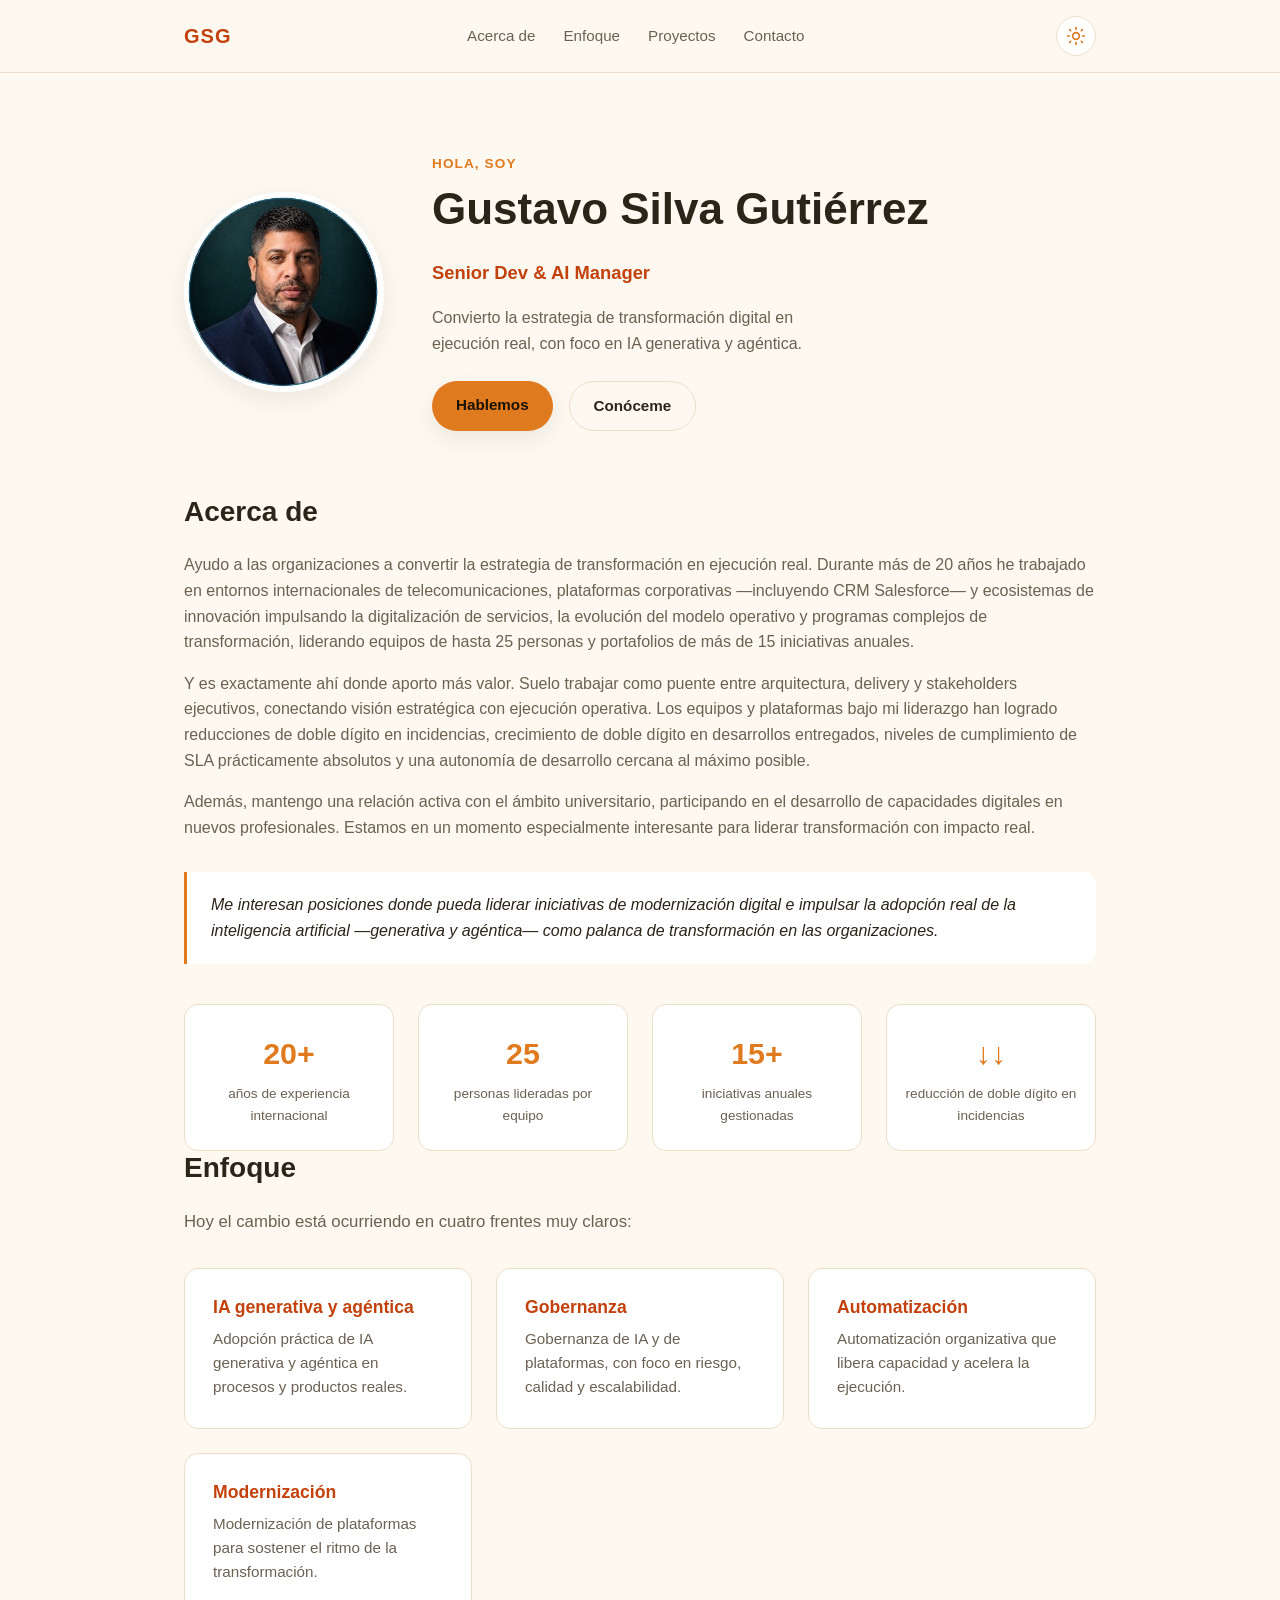
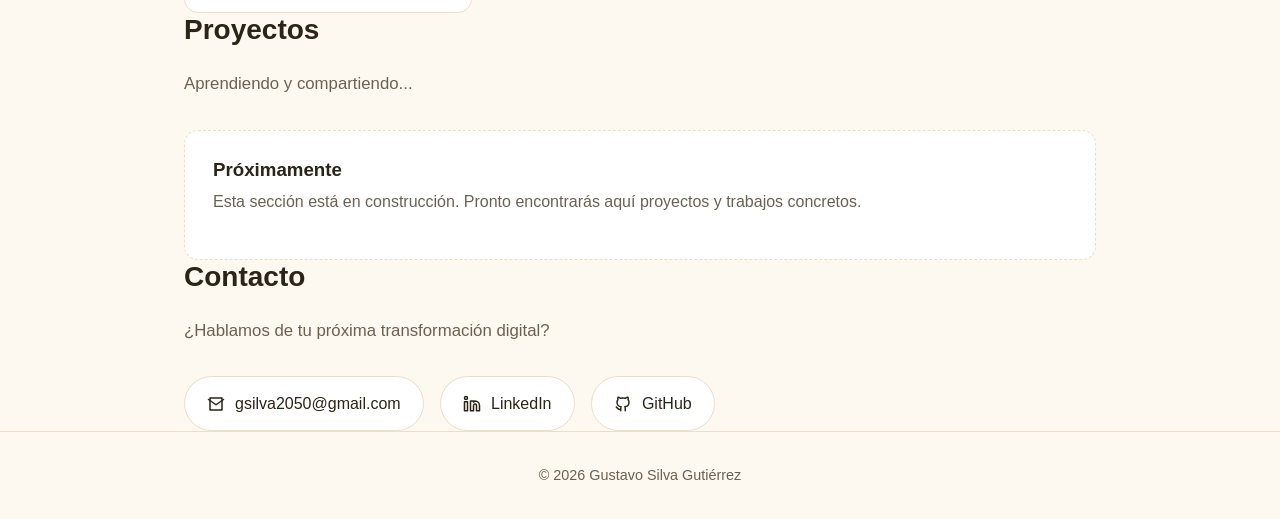
==== index.html @ 3dc24dbd "Add personal portfolio site with dark/sunny mode toggle" ====
<!DOCTYPE html>
<html lang="es">
<head>
<meta charset="UTF-8">
<meta name="viewport" content="width=device-width, initial-scale=1.0">
<title>Gustavo Silva Gutiérrez — Senior Dev & AI Manager</title>
<meta name="description" content="Portfolio de Gustavo Silva Gutiérrez, Senior Dev & AI Manager. Transformación digital, IA generativa y agéntica, gobernanza y modernización de plataformas.">
<link rel="stylesheet" href="css/styles.css">
</head>
<body>

<header class="site-header">
  <nav class="nav container">
    <a href="#home" class="logo">GSG</a>
    <ul class="nav-links">
      <li><a href="#about">Acerca de</a></li>
      <li><a href="#focus">Enfoque</a></li>
      <li><a href="#projects">Proyectos</a></li>
      <li><a href="#contact">Contacto</a></li>
    </ul>
    <button id="theme-toggle" class="theme-toggle" type="button" aria-label="Cambiar tema" aria-pressed="false">
      <svg class="icon icon-sun" viewBox="0 0 24 24" fill="none" stroke="currentColor" stroke-width="2" stroke-linecap="round">
        <circle cx="12" cy="12" r="4"></circle>
        <line x1="12" y1="2" x2="12" y2="4"></line>
        <line x1="12" y1="20" x2="12" y2="22"></line>
        <line x1="4.22" y1="4.22" x2="5.64" y2="5.64"></line>
        <line x1="18.36" y1="18.36" x2="19.78" y2="19.78"></line>
        <line x1="2" y1="12" x2="4" y2="12"></line>
        <line x1="20" y1="12" x2="22" y2="12"></line>
        <line x1="4.22" y1="19.78" x2="5.64" y2="18.36"></line>
        <line x1="18.36" y1="5.64" x2="19.78" y2="4.22"></line>
      </svg>
      <svg class="icon icon-moon" viewBox="0 0 24 24" fill="none" stroke="currentColor" stroke-width="2" stroke-linecap="round" stroke-linejoin="round">
        <path d="M21 12.79A9 9 0 1 1 11.21 3 7 7 0 0 0 21 12.79z"></path>
      </svg>
    </button>
    <button id="nav-toggle" class="nav-toggle" type="button" aria-label="Abrir menú" aria-expanded="false">
      <span></span><span></span><span></span>
    </button>
  </nav>
</header>

<main>

  <section id="home" class="hero container">
    <div class="hero-photo">
      <img src="assets/gustavo.jpg" alt="Foto de Gustavo Silva Gutiérrez" width="220" height="220">
    </div>
    <div class="hero-text">
      <p class="eyebrow">Hola, soy</p>
      <h1>Gustavo Silva Gutiérrez</h1>
      <p class="role">Senior Dev &amp; AI Manager</p>
      <p class="hero-lead">Convierto la estrategia de transformación digital en ejecución real, con foco en IA generativa y agéntica.</p>
      <div class="hero-cta">
        <a href="#contact" class="btn btn-primary">Hablemos</a>
        <a href="#about" class="btn btn-ghost">Conóceme</a>
      </div>
    </div>
  </section>

  <section id="about" class="about container">
    <h2>Acerca de</h2>
    <div class="about-content">
      <p>Ayudo a las organizaciones a convertir la estrategia de transformación en ejecución real. Durante más de 20 años he trabajado en entornos internacionales de telecomunicaciones, plataformas corporativas —incluyendo CRM Salesforce— y ecosistemas de innovación impulsando la digitalización de servicios, la evolución del modelo operativo y programas complejos de transformación, liderando equipos de hasta 25 personas y portafolios de más de 15 iniciativas anuales.</p>

      <p>Y es exactamente ahí donde aporto más valor. Suelo trabajar como puente entre arquitectura, delivery y stakeholders ejecutivos, conectando visión estratégica con ejecución operativa. Los equipos y plataformas bajo mi liderazgo han logrado reducciones de doble dígito en incidencias, crecimiento de doble dígito en desarrollos entregados, niveles de cumplimiento de SLA prácticamente absolutos y una autonomía de desarrollo cercana al máximo posible.</p>

      <p>Además, mantengo una relación activa con el ámbito universitario, participando en el desarrollo de capacidades digitales en nuevos profesionales. Estamos en un momento especialmente interesante para liderar transformación con impacto real.</p>

      <blockquote class="highlight">
        Me interesan posiciones donde pueda liderar iniciativas de modernización digital e impulsar la adopción real de la inteligencia artificial —generativa y agéntica— como palanca de transformación en las organizaciones.
      </blockquote>
    </div>

    <div class="stats">
      <div class="stat"><span class="stat-number">20+</span><span class="stat-label">años de experiencia internacional</span></div>
      <div class="stat"><span class="stat-number">25</span><span class="stat-label">personas lideradas por equipo</span></div>
      <div class="stat"><span class="stat-number">15+</span><span class="stat-label">iniciativas anuales gestionadas</span></div>
      <div class="stat"><span class="stat-number">↓↓</span><span class="stat-label">reducción de doble dígito en incidencias</span></div>
    </div>
  </section>

  <section id="focus" class="focus container">
    <h2>Enfoque</h2>
    <p class="section-lead">Hoy el cambio está ocurriendo en cuatro frentes muy claros:</p>
    <div class="focus-grid">
      <div class="focus-card">
        <h3>IA generativa y agéntica</h3>
        <p>Adopción práctica de IA generativa y agéntica en procesos y productos reales.</p>
      </div>
      <div class="focus-card">
        <h3>Gobernanza</h3>
        <p>Gobernanza de IA y de plataformas, con foco en riesgo, calidad y escalabilidad.</p>
      </div>
      <div class="focus-card">
        <h3>Automatización</h3>
        <p>Automatización organizativa que libera capacidad y acelera la ejecución.</p>
      </div>
      <div class="focus-card">
        <h3>Modernización</h3>
        <p>Modernización de plataformas para sostener el ritmo de la transformación.</p>
      </div>
    </div>
  </section>

  <section id="projects" class="projects container">
    <h2>Proyectos</h2>
    <p class="section-lead">Aprendiendo y compartiendo...</p>
    <div class="projects-grid">
      <div class="project-card placeholder">
        <h3>Próximamente</h3>
        <p>Esta sección está en construcción. Pronto encontrarás aquí proyectos y trabajos concretos.</p>
      </div>
    </div>
  </section>

  <section id="contact" class="contact container">
    <h2>Contacto</h2>
    <p class="section-lead">¿Hablamos de tu próxima transformación digital?</p>
    <div class="contact-links">
      <a href="mailto:gsilva2050@gmail.com" class="contact-link">
        <svg class="icon" viewBox="0 0 24 24" fill="none" stroke="currentColor" stroke-width="2" stroke-linecap="round" stroke-linejoin="round">
          <path d="M4 4h16v16H4z"></path>
          <path d="M22 6l-10 7L2 6"></path>
        </svg>
        <span>gsilva2050@gmail.com</span>
      </a>
      <a href="https://www.linkedin.com/in/gustavo-adolfo-silva-gutierrez/" target="_blank" rel="noopener noreferrer" class="contact-link">
        <svg class="icon" viewBox="0 0 24 24" fill="none" stroke="currentColor" stroke-width="2" stroke-linecap="round" stroke-linejoin="round">
          <path d="M16 8a6 6 0 0 1 6 6v7h-4v-7a2 2 0 0 0-2-2 2 2 0 0 0-2 2v7h-4V8h4v1.5A5.98 5.98 0 0 1 16 8z"></path>
          <rect x="2" y="9" width="4" height="12"></rect>
          <circle cx="4" cy="4" r="2"></circle>
        </svg>
        <span>LinkedIn</span>
      </a>
      <a href="https://github.com/gsilva2050Dev" target="_blank" rel="noopener noreferrer" class="contact-link">
        <svg class="icon" viewBox="0 0 24 24" fill="none" stroke="currentColor" stroke-width="2" stroke-linecap="round" stroke-linejoin="round">
          <path d="M9 19c-4.3 1.4-4.3-2.5-6-3m12 5v-3.5c0-1 .1-1.4-.5-2 2.8-.3 5.5-1.4 5.5-6a4.6 4.6 0 0 0-1.3-3.2 4.2 4.2 0 0 0-.1-3.2s-1.1-.3-3.5 1.3a12.3 12.3 0 0 0-6.2 0C6.5 2.8 5.4 3.1 5.4 3.1a4.2 4.2 0 0 0-.1 3.2A4.6 4.6 0 0 0 4 9.5c0 4.6 2.7 5.7 5.5 6-.6.6-.6 1.2-.5 2V21"></path>
        </svg>
        <span>GitHub</span>
      </a>
    </div>
  </section>

</main>

<footer class="site-footer">
  <p class="container">© <span id="year"></span> Gustavo Silva Gutiérrez</p>
</footer>

<script src="js/script.js"></script>
</body>
</html>
---- css/styles.css ----
/* ---------- Theme tokens ---------- */
:root {
  --bg: #fdf8f0;
  --bg-alt: #fff;
  --text: #2b2418;
  --text-muted: #6b6152;
  --accent: #e07a1f;
  --accent-2: #c2410c;
  --border: #ecdfc9;
  --card-bg: #ffffff;
  --shadow: 0 8px 24px rgba(43, 36, 24, 0.08);
  --radius: 14px;
  color-scheme: light;
}

:root[data-theme="dark"] {
  --bg: #12141c;
  --bg-alt: #191c27;
  --text: #eef0f6;
  --text-muted: #a2a7ba;
  --accent: #ffb454;
  --accent-2: #ff8a3d;
  --border: #2a2e3d;
  --card-bg: #1c1f2c;
  --shadow: 0 8px 24px rgba(0, 0, 0, 0.4);
  color-scheme: dark;
}

@media (prefers-color-scheme: dark) {
  :root:not([data-theme="light"]) {
    --bg: #12141c;
    --bg-alt: #191c27;
    --text: #eef0f6;
    --text-muted: #a2a7ba;
    --accent: #ffb454;
    --accent-2: #ff8a3d;
    --border: #2a2e3d;
    --card-bg: #1c1f2c;
    --shadow: 0 8px 24px rgba(0, 0, 0, 0.4);
    color-scheme: dark;
  }
}

/* ---------- Reset ---------- */
* { box-sizing: border-box; }
html { scroll-behavior: smooth; }
body {
  margin: 0;
  font-family: -apple-system, BlinkMacSystemFont, "Segoe UI", Roboto, Helvetica, Arial, sans-serif;
  background: var(--bg);
  color: var(--text);
  transition: background 0.3s ease, color 0.3s ease;
  line-height: 1.6;
}
img { max-width: 100%; display: block; }
a { color: inherit; text-decoration: none; }
h1, h2, h3 { line-height: 1.2; margin: 0 0 0.5em; }
p { margin: 0 0 1em; }
.container {
  max-width: 960px;
  margin: 0 auto;
  padding: 0 1.5rem;
}

/* ---------- Header ---------- */
.site-header {
  position: sticky;
  top: 0;
  background: color-mix(in srgb, var(--bg) 85%, transparent);
  backdrop-filter: blur(8px);
  border-bottom: 1px solid var(--border);
  z-index: 100;
}
.nav {
  display: flex;
  align-items: center;
  justify-content: space-between;
  padding-top: 1rem;
  padding-bottom: 1rem;
}
.logo {
  font-weight: 700;
  font-size: 1.25rem;
  letter-spacing: 0.05em;
  color: var(--accent-2);
}
.nav-links {
  list-style: none;
  display: flex;
  gap: 1.75rem;
  margin: 0;
  padding: 0;
}
.nav-links a {
  color: var(--text-muted);
  font-weight: 500;
  font-size: 0.95rem;
  transition: color 0.2s ease;
}
.nav-links a:hover { color: var(--accent); }

.theme-toggle {
  border: 1px solid var(--border);
  background: var(--bg-alt);
  border-radius: 999px;
  width: 40px;
  height: 40px;
  display: flex;
  align-items: center;
  justify-content: center;
  cursor: pointer;
  color: var(--accent);
  margin-left: 1rem;
}
.theme-toggle .icon { width: 20px; height: 20px; }
.theme-toggle .icon-moon { display: none; }
:root[data-theme="dark"] .theme-toggle .icon-sun { display: none; }
:root[data-theme="dark"] .theme-toggle .icon-moon { display: block; }

.nav-toggle {
  display: none;
  flex-direction: column;
  justify-content: center;
  gap: 5px;
  width: 40px;
  height: 40px;
  background: none;
  border: none;
  cursor: pointer;
  margin-left: 0.5rem;
}
.nav-toggle span {
  width: 22px;
  height: 2px;
  background: var(--text);
  display: block;
}

/* ---------- Hero ---------- */
.hero {
  display: flex;
  align-items: center;
  gap: 3rem;
  padding: 5rem 1.5rem 4rem;
  flex-wrap: wrap;
}
.hero-photo img {
  width: 200px;
  height: 200px;
  border-radius: 50%;
  object-fit: cover;
  border: 4px solid var(--card-bg);
  box-shadow: var(--shadow);
}
.hero-text { flex: 1; min-width: 280px; }
.eyebrow {
  color: var(--accent);
  font-weight: 600;
  text-transform: uppercase;
  letter-spacing: 0.08em;
  font-size: 0.85rem;
  margin-bottom: 0.5rem;
}
.hero-text h1 {
  font-size: clamp(2rem, 5vw, 2.75rem);
}
.role {
  font-size: 1.15rem;
  color: var(--accent-2);
  font-weight: 600;
}
.hero-lead {
  color: var(--text-muted);
  max-width: 46ch;
  margin-top: 0.75rem;
}
.hero-cta {
  display: flex;
  gap: 1rem;
  margin-top: 1.5rem;
  flex-wrap: wrap;
}
.btn {
  display: inline-block;
  padding: 0.75rem 1.5rem;
  border-radius: 999px;
  font-weight: 600;
  font-size: 0.95rem;
  transition: transform 0.15s ease, box-shadow 0.15s ease;
}
.btn:hover { transform: translateY(-2px); }
.btn-primary {
  background: var(--accent);
  color: #1a1200;
  box-shadow: var(--shadow);
}
.btn-ghost {
  border: 1px solid var(--border);
  color: var(--text);
}

/* ---------- Sections ---------- */
section { padding: 4rem 1.5rem; }
section h2 {
  font-size: 1.75rem;
  margin-bottom: 1.5rem;
}
.section-lead {
  color: var(--text-muted);
  font-size: 1.05rem;
  margin-bottom: 2rem;
}

/* ---------- About ---------- */
.about-content p { color: var(--text-muted); }
.highlight {
  margin: 2rem 0 0;
  padding: 1.25rem 1.5rem;
  border-left: 3px solid var(--accent);
  background: var(--bg-alt);
  border-radius: 0 var(--radius) var(--radius) 0;
  font-style: italic;
  color: var(--text);
}
.stats {
  display: grid;
  grid-template-columns: repeat(auto-fit, minmax(160px, 1fr));
  gap: 1.5rem;
  margin-top: 2.5rem;
}
.stat {
  background: var(--card-bg);
  border: 1px solid var(--border);
  border-radius: var(--radius);
  padding: 1.5rem 1rem;
  text-align: center;
}
.stat-number {
  display: block;
  font-size: 1.9rem;
  font-weight: 700;
  color: var(--accent);
}
.stat-label {
  display: block;
  font-size: 0.85rem;
  color: var(--text-muted);
  margin-top: 0.35rem;
}

/* ---------- Focus ---------- */
.focus-grid {
  display: grid;
  grid-template-columns: repeat(auto-fit, minmax(220px, 1fr));
  gap: 1.5rem;
}
.focus-card {
  background: var(--card-bg);
  border: 1px solid var(--border);
  border-radius: var(--radius);
  padding: 1.75rem;
  transition: transform 0.2s ease, box-shadow 0.2s ease;
}
.focus-card:hover {
  transform: translateY(-4px);
  box-shadow: var(--shadow);
}
.focus-card h3 {
  color: var(--accent-2);
  font-size: 1.1rem;
}
.focus-card p {
  color: var(--text-muted);
  margin: 0;
  font-size: 0.95rem;
}

/* ---------- Projects ---------- */
.projects-grid {
  display: grid;
  grid-template-columns: repeat(auto-fit, minmax(220px, 1fr));
  gap: 1.5rem;
}
.project-card {
  background: var(--card-bg);
  border: 1px dashed var(--border);
  border-radius: var(--radius);
  padding: 1.75rem;
}
.project-card.placeholder {
  color: var(--text-muted);
}
.project-card h3 {
  color: var(--text);
  margin-bottom: 0.5rem;
}

/* ---------- Contact ---------- */
.contact-links {
  display: flex;
  flex-wrap: wrap;
  gap: 1rem;
}
.contact-link {
  display: flex;
  align-items: center;
  gap: 0.6rem;
  padding: 0.85rem 1.4rem;
  border: 1px solid var(--border);
  border-radius: 999px;
  background: var(--card-bg);
  font-weight: 500;
  transition: transform 0.15s ease, border-color 0.15s ease, color 0.15s ease;
}
.contact-link:hover {
  transform: translateY(-2px);
  border-color: var(--accent);
  color: var(--accent-2);
}
.contact-link .icon { width: 18px; height: 18px; }

/* ---------- Footer ---------- */
.site-footer {
  border-top: 1px solid var(--border);
  padding: 2rem 0;
  color: var(--text-muted);
  font-size: 0.9rem;
  text-align: center;
}

/* ---------- Responsive nav ---------- */
@media (max-width: 720px) {
  .nav-links {
    position: absolute;
    top: 100%;
    left: 0;
    right: 0;
    background: var(--bg);
    border-bottom: 1px solid var(--border);
    flex-direction: column;
    padding: 1rem 1.5rem;
    gap: 1rem;
    display: none;
  }
  .nav-links.open { display: flex; }
  .nav-toggle { display: flex; }
  .hero { text-align: center; justify-content: center; }
  .hero-cta { justify-content: center; }
}
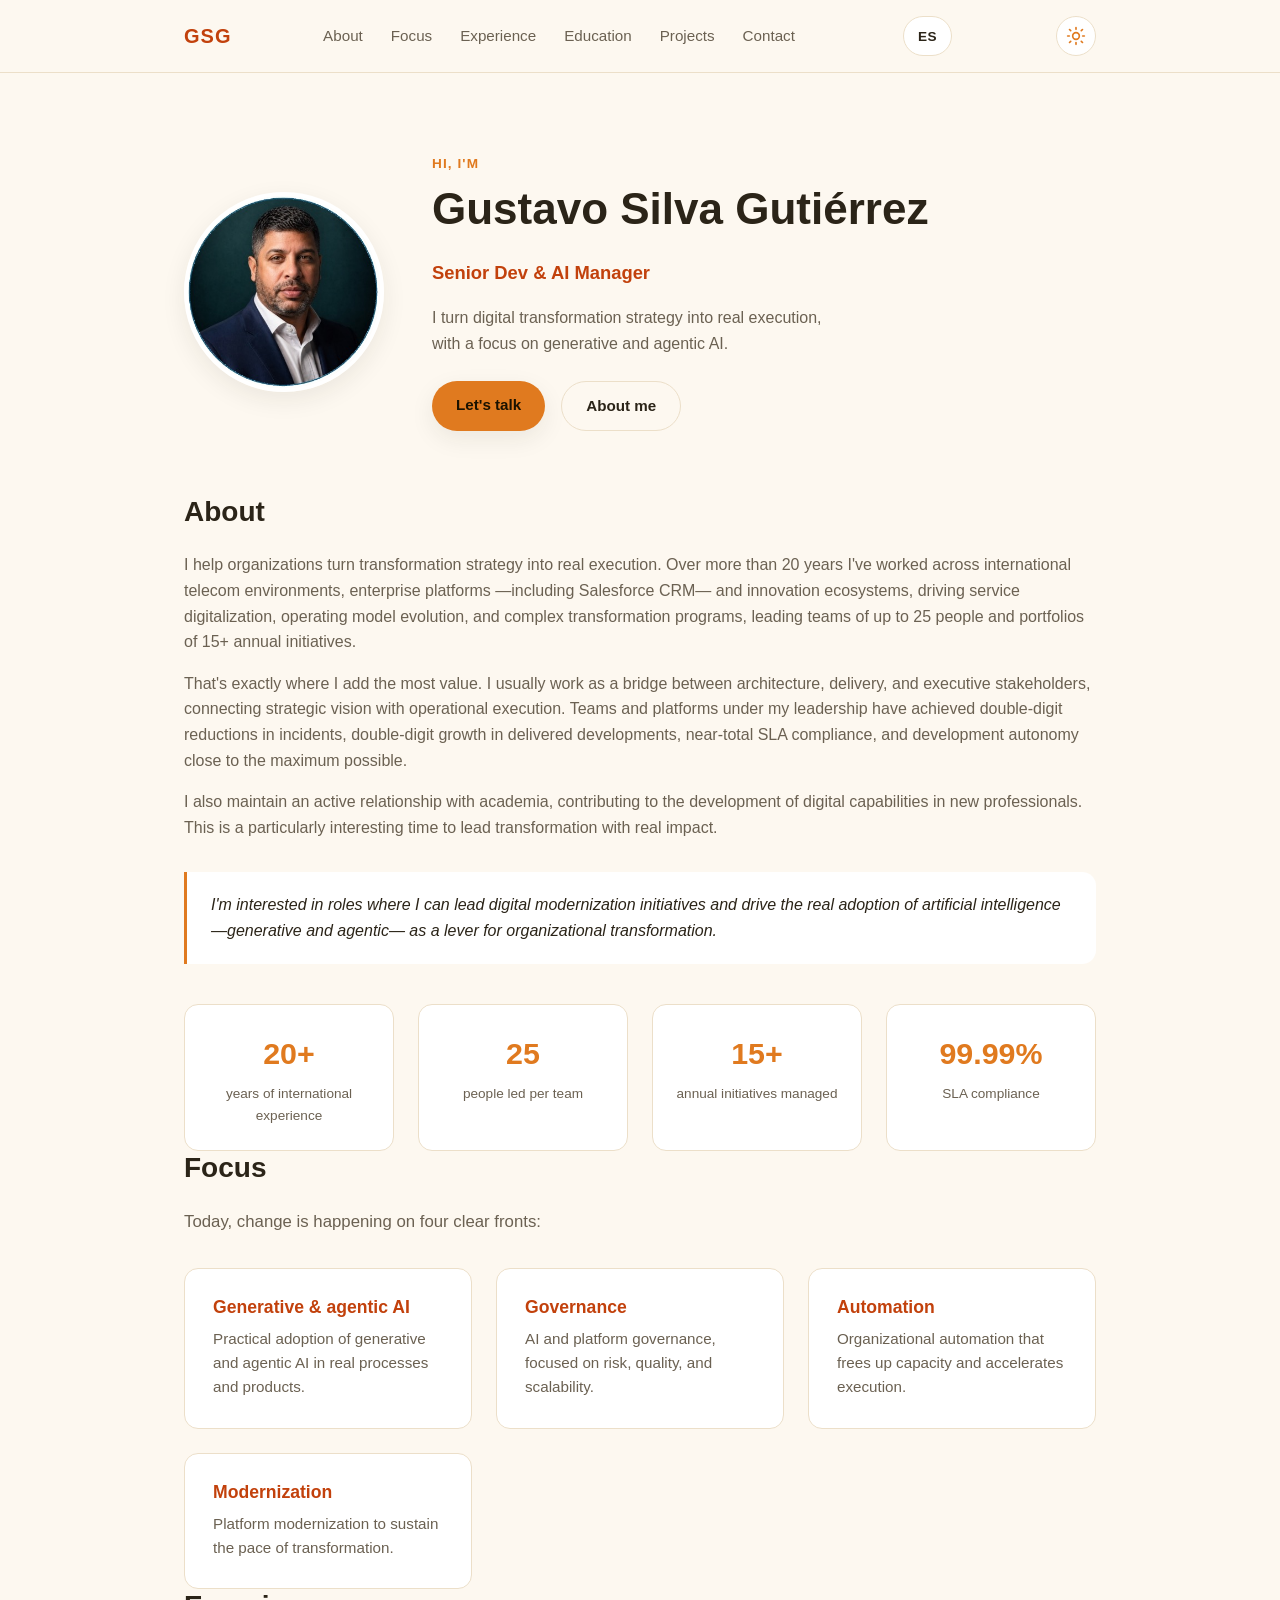
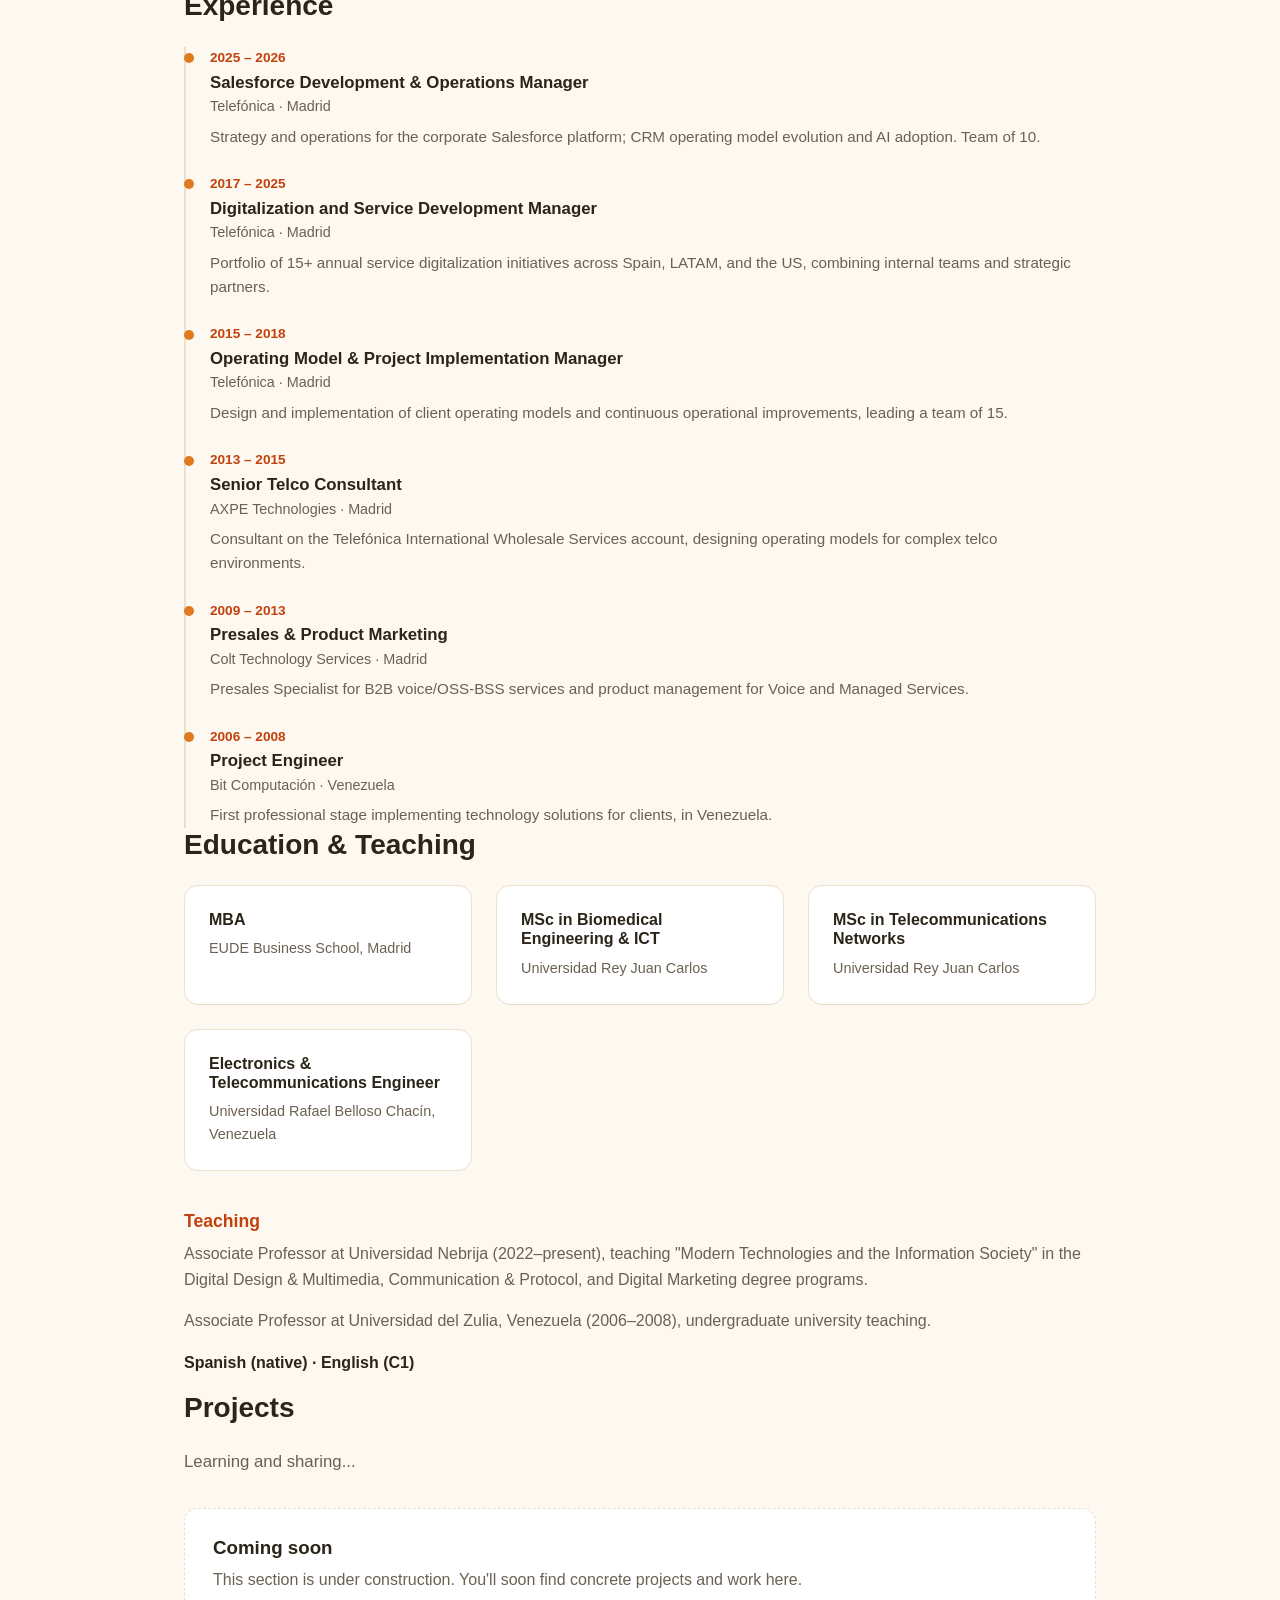
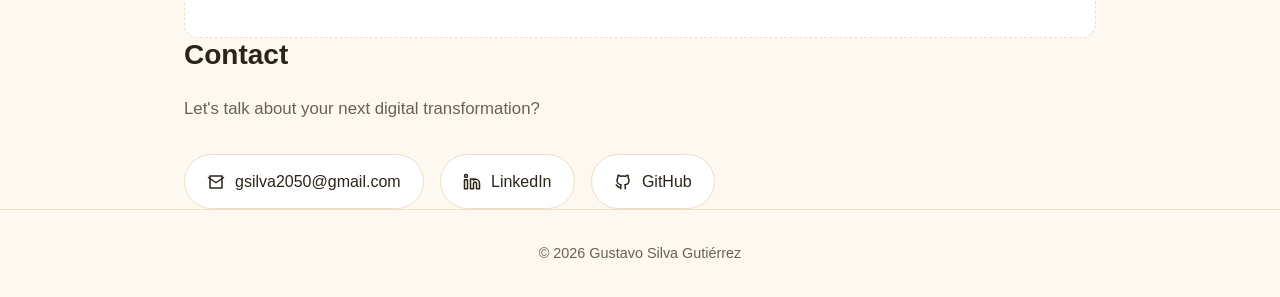
==== commit b6d68383: "Add ES/EN language toggle, Experience/Education sections from CV, and fix theme init bug" ====
--- a/index.html
+++ b/index.html
@@ -13,11 +13,14 @@
   <nav class="nav container">
     <a href="#home" class="logo">GSG</a>
     <ul class="nav-links">
-      <li><a href="#about">Acerca de</a></li>
-      <li><a href="#focus">Enfoque</a></li>
-      <li><a href="#projects">Proyectos</a></li>
-      <li><a href="#contact">Contacto</a></li>
+      <li><a href="#about" data-i18n="nav.about">Acerca de</a></li>
+      <li><a href="#focus" data-i18n="nav.focus">Enfoque</a></li>
+      <li><a href="#experience" data-i18n="nav.experience">Trayectoria</a></li>
+      <li><a href="#education" data-i18n="nav.education">Formación</a></li>
+      <li><a href="#projects" data-i18n="nav.projects">Proyectos</a></li>
+      <li><a href="#contact" data-i18n="nav.contact">Contacto</a></li>
     </ul>
+    <button id="lang-toggle" class="lang-toggle" type="button" aria-label="Cambiar idioma">ES</button>
     <button id="theme-toggle" class="theme-toggle" type="button" aria-label="Cambiar tema" aria-pressed="false">
       <svg class="icon icon-sun" viewBox="0 0 24 24" fill="none" stroke="currentColor" stroke-width="2" stroke-linecap="round">
         <circle cx="12" cy="12" r="4"></circle>
@@ -47,76 +50,159 @@
       <img src="assets/gustavo.jpg" alt="Foto de Gustavo Silva Gutiérrez" width="220" height="220">
     </div>
     <div class="hero-text">
-      <p class="eyebrow">Hola, soy</p>
+      <p class="eyebrow" data-i18n="hero.eyebrow">Hola, soy</p>
       <h1>Gustavo Silva Gutiérrez</h1>
       <p class="role">Senior Dev &amp; AI Manager</p>
-      <p class="hero-lead">Convierto la estrategia de transformación digital en ejecución real, con foco en IA generativa y agéntica.</p>
+      <p class="hero-lead" data-i18n="hero.lead">Convierto la estrategia de transformación digital en ejecución real, con foco en IA generativa y agéntica.</p>
       <div class="hero-cta">
-        <a href="#contact" class="btn btn-primary">Hablemos</a>
-        <a href="#about" class="btn btn-ghost">Conóceme</a>
+        <a href="#contact" class="btn btn-primary" data-i18n="hero.cta.talk">Hablemos</a>
+        <a href="#about" class="btn btn-ghost" data-i18n="hero.cta.about">Conóceme</a>
       </div>
     </div>
   </section>
 
   <section id="about" class="about container">
-    <h2>Acerca de</h2>
+    <h2 data-i18n="about.title">Acerca de</h2>
     <div class="about-content">
-      <p>Ayudo a las organizaciones a convertir la estrategia de transformación en ejecución real. Durante más de 20 años he trabajado en entornos internacionales de telecomunicaciones, plataformas corporativas —incluyendo CRM Salesforce— y ecosistemas de innovación impulsando la digitalización de servicios, la evolución del modelo operativo y programas complejos de transformación, liderando equipos de hasta 25 personas y portafolios de más de 15 iniciativas anuales.</p>
-
-      <p>Y es exactamente ahí donde aporto más valor. Suelo trabajar como puente entre arquitectura, delivery y stakeholders ejecutivos, conectando visión estratégica con ejecución operativa. Los equipos y plataformas bajo mi liderazgo han logrado reducciones de doble dígito en incidencias, crecimiento de doble dígito en desarrollos entregados, niveles de cumplimiento de SLA prácticamente absolutos y una autonomía de desarrollo cercana al máximo posible.</p>
-
-      <p>Además, mantengo una relación activa con el ámbito universitario, participando en el desarrollo de capacidades digitales en nuevos profesionales. Estamos en un momento especialmente interesante para liderar transformación con impacto real.</p>
-
-      <blockquote class="highlight">
+      <p data-i18n="about.p1">Ayudo a las organizaciones a convertir la estrategia de transformación en ejecución real. Durante más de 20 años he trabajado en entornos internacionales de telecomunicaciones, plataformas corporativas —incluyendo CRM Salesforce— y ecosistemas de innovación impulsando la digitalización de servicios, la evolución del modelo operativo y programas complejos de transformación, liderando equipos de hasta 25 personas y portafolios de más de 15 iniciativas anuales.</p>
+
+      <p data-i18n="about.p2">Y es exactamente ahí donde aporto más valor. Suelo trabajar como puente entre arquitectura, delivery y stakeholders ejecutivos, conectando visión estratégica con ejecución operativa. Los equipos y plataformas bajo mi liderazgo han logrado reducciones de doble dígito en incidencias, crecimiento de doble dígito en desarrollos entregados, niveles de cumplimiento de SLA prácticamente absolutos y una autonomía de desarrollo cercana al máximo posible.</p>
+
+      <p data-i18n="about.p3">Además, mantengo una relación activa con el ámbito universitario, participando en el desarrollo de capacidades digitales en nuevos profesionales. Estamos en un momento especialmente interesante para liderar transformación con impacto real.</p>
+
+      <blockquote class="highlight" data-i18n="about.quote">
         Me interesan posiciones donde pueda liderar iniciativas de modernización digital e impulsar la adopción real de la inteligencia artificial —generativa y agéntica— como palanca de transformación en las organizaciones.
       </blockquote>
     </div>
 
     <div class="stats">
-      <div class="stat"><span class="stat-number">20+</span><span class="stat-label">años de experiencia internacional</span></div>
-      <div class="stat"><span class="stat-number">25</span><span class="stat-label">personas lideradas por equipo</span></div>
-      <div class="stat"><span class="stat-number">15+</span><span class="stat-label">iniciativas anuales gestionadas</span></div>
-      <div class="stat"><span class="stat-number">↓↓</span><span class="stat-label">reducción de doble dígito en incidencias</span></div>
+      <div class="stat"><span class="stat-number">20+</span><span class="stat-label" data-i18n="stats.years.label">años de experiencia internacional</span></div>
+      <div class="stat"><span class="stat-number">25</span><span class="stat-label" data-i18n="stats.team.label">personas lideradas por equipo</span></div>
+      <div class="stat"><span class="stat-number">15+</span><span class="stat-label" data-i18n="stats.initiatives.label">iniciativas anuales gestionadas</span></div>
+      <div class="stat"><span class="stat-number">99.99%</span><span class="stat-label" data-i18n="stats.sla.label">cumplimiento de SLA</span></div>
     </div>
   </section>
 
   <section id="focus" class="focus container">
-    <h2>Enfoque</h2>
-    <p class="section-lead">Hoy el cambio está ocurriendo en cuatro frentes muy claros:</p>
+    <h2 data-i18n="focus.title">Enfoque</h2>
+    <p class="section-lead" data-i18n="focus.lead">Hoy el cambio está ocurriendo en cuatro frentes muy claros:</p>
     <div class="focus-grid">
       <div class="focus-card">
-        <h3>IA generativa y agéntica</h3>
-        <p>Adopción práctica de IA generativa y agéntica en procesos y productos reales.</p>
-      </div>
-      <div class="focus-card">
-        <h3>Gobernanza</h3>
-        <p>Gobernanza de IA y de plataformas, con foco en riesgo, calidad y escalabilidad.</p>
-      </div>
-      <div class="focus-card">
-        <h3>Automatización</h3>
-        <p>Automatización organizativa que libera capacidad y acelera la ejecución.</p>
-      </div>
-      <div class="focus-card">
-        <h3>Modernización</h3>
-        <p>Modernización de plataformas para sostener el ritmo de la transformación.</p>
-      </div>
+        <h3 data-i18n="focus.ai.title">IA generativa y agéntica</h3>
+        <p data-i18n="focus.ai.desc">Adopción práctica de IA generativa y agéntica en procesos y productos reales.</p>
+      </div>
+      <div class="focus-card">
+        <h3 data-i18n="focus.gov.title">Gobernanza</h3>
+        <p data-i18n="focus.gov.desc">Gobernanza de IA y de plataformas, con foco en riesgo, calidad y escalabilidad.</p>
+      </div>
+      <div class="focus-card">
+        <h3 data-i18n="focus.auto.title">Automatización</h3>
+        <p data-i18n="focus.auto.desc">Automatización organizativa que libera capacidad y acelera la ejecución.</p>
+      </div>
+      <div class="focus-card">
+        <h3 data-i18n="focus.mod.title">Modernización</h3>
+        <p data-i18n="focus.mod.desc">Modernización de plataformas para sostener el ritmo de la transformación.</p>
+      </div>
+    </div>
+  </section>
+
+  <section id="experience" class="experience container">
+    <h2 data-i18n="exp.title">Trayectoria</h2>
+    <div class="timeline">
+      <div class="timeline-item">
+        <div class="timeline-date">2025 – 2026</div>
+        <div class="timeline-content">
+          <h3>Salesforce Development &amp; Operations Manager</h3>
+          <p class="timeline-org">Telefónica · Madrid</p>
+          <p data-i18n="exp.role1.desc">Estrategia y operación de la plataforma corporativa Salesforce; evolución del modelo operativo CRM y adopción de IA. Equipo de 10 personas.</p>
+        </div>
+      </div>
+      <div class="timeline-item">
+        <div class="timeline-date">2017 – 2025</div>
+        <div class="timeline-content">
+          <h3>Digitalization and Service Development Manager</h3>
+          <p class="timeline-org">Telefónica · Madrid</p>
+          <p data-i18n="exp.role2.desc">Portfolio de +15 iniciativas anuales de digitalización de servicios en España, LATAM y EE. UU., combinando equipos internos y partners estratégicos.</p>
+        </div>
+      </div>
+      <div class="timeline-item">
+        <div class="timeline-date">2015 – 2018</div>
+        <div class="timeline-content">
+          <h3>Operating Model &amp; Project Implementation Manager</h3>
+          <p class="timeline-org">Telefónica · Madrid</p>
+          <p data-i18n="exp.role3.desc">Diseño e implementación de modelos operativos de cliente y mejoras operativas continuas, liderando un equipo de 15 personas.</p>
+        </div>
+      </div>
+      <div class="timeline-item">
+        <div class="timeline-date">2013 – 2015</div>
+        <div class="timeline-content">
+          <h3>Senior Telco Consultant</h3>
+          <p class="timeline-org">AXPE Technologies · Madrid</p>
+          <p data-i18n="exp.role4.desc">Consultor en la cuenta de Telefónica International Wholesale Services, diseñando modelos operativos para entornos telco complejos.</p>
+        </div>
+      </div>
+      <div class="timeline-item">
+        <div class="timeline-date">2009 – 2013</div>
+        <div class="timeline-content">
+          <h3>Presales &amp; Product Marketing</h3>
+          <p class="timeline-org">Colt Technology Services · Madrid</p>
+          <p data-i18n="exp.role5.desc">Presales Specialist en servicios de voz B2B/OSS-BSS y gestión de producto en Voz y Servicios Gestionados.</p>
+        </div>
+      </div>
+      <div class="timeline-item">
+        <div class="timeline-date">2006 – 2008</div>
+        <div class="timeline-content">
+          <h3>Project Engineer</h3>
+          <p class="timeline-org">Bit Computación · Venezuela</p>
+          <p data-i18n="exp.role6.desc">Primera etapa profesional implementando soluciones tecnológicas para clientes, en Venezuela.</p>
+        </div>
+      </div>
+    </div>
+  </section>
+
+  <section id="education" class="education container">
+    <h2 data-i18n="edu.title">Formación y Docencia</h2>
+    <div class="education-grid">
+      <div class="education-card">
+        <h3 data-i18n="edu.item1">MBA</h3>
+        <p class="education-org">EUDE Business School, Madrid</p>
+      </div>
+      <div class="education-card">
+        <h3 data-i18n="edu.item2">Máster en Ingeniería Biomédica y TIC</h3>
+        <p class="education-org">Universidad Rey Juan Carlos</p>
+      </div>
+      <div class="education-card">
+        <h3 data-i18n="edu.item3">Máster en Redes de Telecomunicaciones</h3>
+        <p class="education-org">Universidad Rey Juan Carlos</p>
+      </div>
+      <div class="education-card">
+        <h3 data-i18n="edu.item4">Ingeniero en Electrónica y Telecomunicaciones</h3>
+        <p class="education-org">Universidad Rafael Belloso Chacín, Venezuela</p>
+      </div>
+    </div>
+
+    <div class="teaching">
+      <h3 data-i18n="edu.teaching.title">Docencia</h3>
+      <p data-i18n="edu.teaching.nebrija">Profesor asociado en la Universidad Nebrija (2022–actualidad), impartiendo "Nuevas Tecnologías y la Sociedad de la Información" en los Grados de Diseño Digital y Multimedia, Comunicación y Protocolo, y Marketing Digital.</p>
+      <p data-i18n="edu.teaching.zulia">Profesor asociado en la Universidad del Zulia, Venezuela (2006–2008), docencia universitaria de pregrado.</p>
+      <p class="languages" data-i18n="edu.languages">Español (nativo) · Inglés (C1)</p>
     </div>
   </section>
 
   <section id="projects" class="projects container">
-    <h2>Proyectos</h2>
-    <p class="section-lead">Aprendiendo y compartiendo...</p>
+    <h2 data-i18n="projects.title">Proyectos</h2>
+    <p class="section-lead" data-i18n="projects.lead">Aprendiendo y compartiendo...</p>
     <div class="projects-grid">
       <div class="project-card placeholder">
-        <h3>Próximamente</h3>
-        <p>Esta sección está en construcción. Pronto encontrarás aquí proyectos y trabajos concretos.</p>
+        <h3 data-i18n="projects.placeholder.title">Próximamente</h3>
+        <p data-i18n="projects.placeholder.desc">Esta sección está en construcción. Pronto encontrarás aquí proyectos y trabajos concretos.</p>
       </div>
     </div>
   </section>
 
   <section id="contact" class="contact container">
-    <h2>Contacto</h2>
-    <p class="section-lead">¿Hablamos de tu próxima transformación digital?</p>
+    <h2 data-i18n="contact.title">Contacto</h2>
+    <p class="section-lead" data-i18n="contact.lead">¿Hablamos de tu próxima transformación digital?</p>
     <div class="contact-links">
       <a href="mailto:gsilva2050@gmail.com" class="contact-link">
         <svg class="icon" viewBox="0 0 24 24" fill="none" stroke="currentColor" stroke-width="2" stroke-linecap="round" stroke-linejoin="round">
@@ -148,6 +234,7 @@
   <p class="container">© <span id="year"></span> Gustavo Silva Gutiérrez</p>
 </footer>
 
+<script src="js/i18n.js"></script>
 <script src="js/script.js"></script>
 </body>
 </html>
--- a/css/styles.css
+++ b/css/styles.css
@@ -43,7 +43,9 @@
 
 /* ---------- Reset ---------- */
 * { box-sizing: border-box; }
-html { scroll-behavior: smooth; }
+@media (prefers-reduced-motion: no-preference) {
+  html { scroll-behavior: smooth; }
+}
 body {
   margin: 0;
   font-family: -apple-system, BlinkMacSystemFont, "Segoe UI", Roboto, Helvetica, Arial, sans-serif;
@@ -99,6 +101,25 @@
 }
 .nav-links a:hover { color: var(--accent); }
 
+.lang-toggle {
+  border: 1px solid var(--border);
+  background: var(--bg-alt);
+  border-radius: 999px;
+  min-width: 40px;
+  height: 40px;
+  padding: 0 0.9rem;
+  display: flex;
+  align-items: center;
+  justify-content: center;
+  cursor: pointer;
+  color: var(--text);
+  font-weight: 700;
+  font-size: 0.85rem;
+  letter-spacing: 0.03em;
+  margin-left: 1rem;
+}
+.lang-toggle:hover { border-color: var(--accent); color: var(--accent); }
+
 .theme-toggle {
   border: 1px solid var(--border);
   background: var(--bg-alt);
@@ -110,7 +131,7 @@
   justify-content: center;
   cursor: pointer;
   color: var(--accent);
-  margin-left: 1rem;
+  margin-left: 0.75rem;
 }
 .theme-toggle .icon { width: 20px; height: 20px; }
 .theme-toggle .icon-moon { display: none; }
@@ -273,6 +294,82 @@
   color: var(--text-muted);
   margin: 0;
   font-size: 0.95rem;
+}
+
+/* ---------- Experience (timeline) ---------- */
+.timeline {
+  display: flex;
+  flex-direction: column;
+  gap: 1.5rem;
+  border-left: 2px solid var(--border);
+  padding-left: 1.5rem;
+}
+.timeline-item { position: relative; }
+.timeline-item::before {
+  content: '';
+  position: absolute;
+  left: -1.61rem;
+  top: 0.4rem;
+  width: 10px;
+  height: 10px;
+  border-radius: 50%;
+  background: var(--accent);
+}
+.timeline-date {
+  font-size: 0.85rem;
+  font-weight: 600;
+  color: var(--accent-2);
+  margin-bottom: 0.25rem;
+}
+.timeline-content h3 {
+  font-size: 1.05rem;
+  margin-bottom: 0.15rem;
+}
+.timeline-org {
+  color: var(--text-muted);
+  font-size: 0.9rem;
+  font-weight: 500;
+  margin-bottom: 0.4rem;
+}
+.timeline-content p:not(.timeline-org) {
+  color: var(--text-muted);
+  font-size: 0.95rem;
+  margin: 0;
+}
+
+/* ---------- Education ---------- */
+.education-grid {
+  display: grid;
+  grid-template-columns: repeat(auto-fit, minmax(220px, 1fr));
+  gap: 1.5rem;
+  margin-bottom: 2.5rem;
+}
+.education-card {
+  background: var(--card-bg);
+  border: 1px solid var(--border);
+  border-radius: var(--radius);
+  padding: 1.5rem;
+}
+.education-card h3 {
+  font-size: 1rem;
+  color: var(--text);
+}
+.education-org {
+  color: var(--text-muted);
+  font-size: 0.9rem;
+  margin: 0;
+}
+.teaching h3 {
+  font-size: 1.1rem;
+  color: var(--accent-2);
+}
+.teaching p {
+  color: var(--text-muted);
+}
+.teaching .languages {
+  color: var(--text);
+  font-weight: 600;
+  margin-top: 1rem;
 }
 
 /* ---------- Projects ---------- */
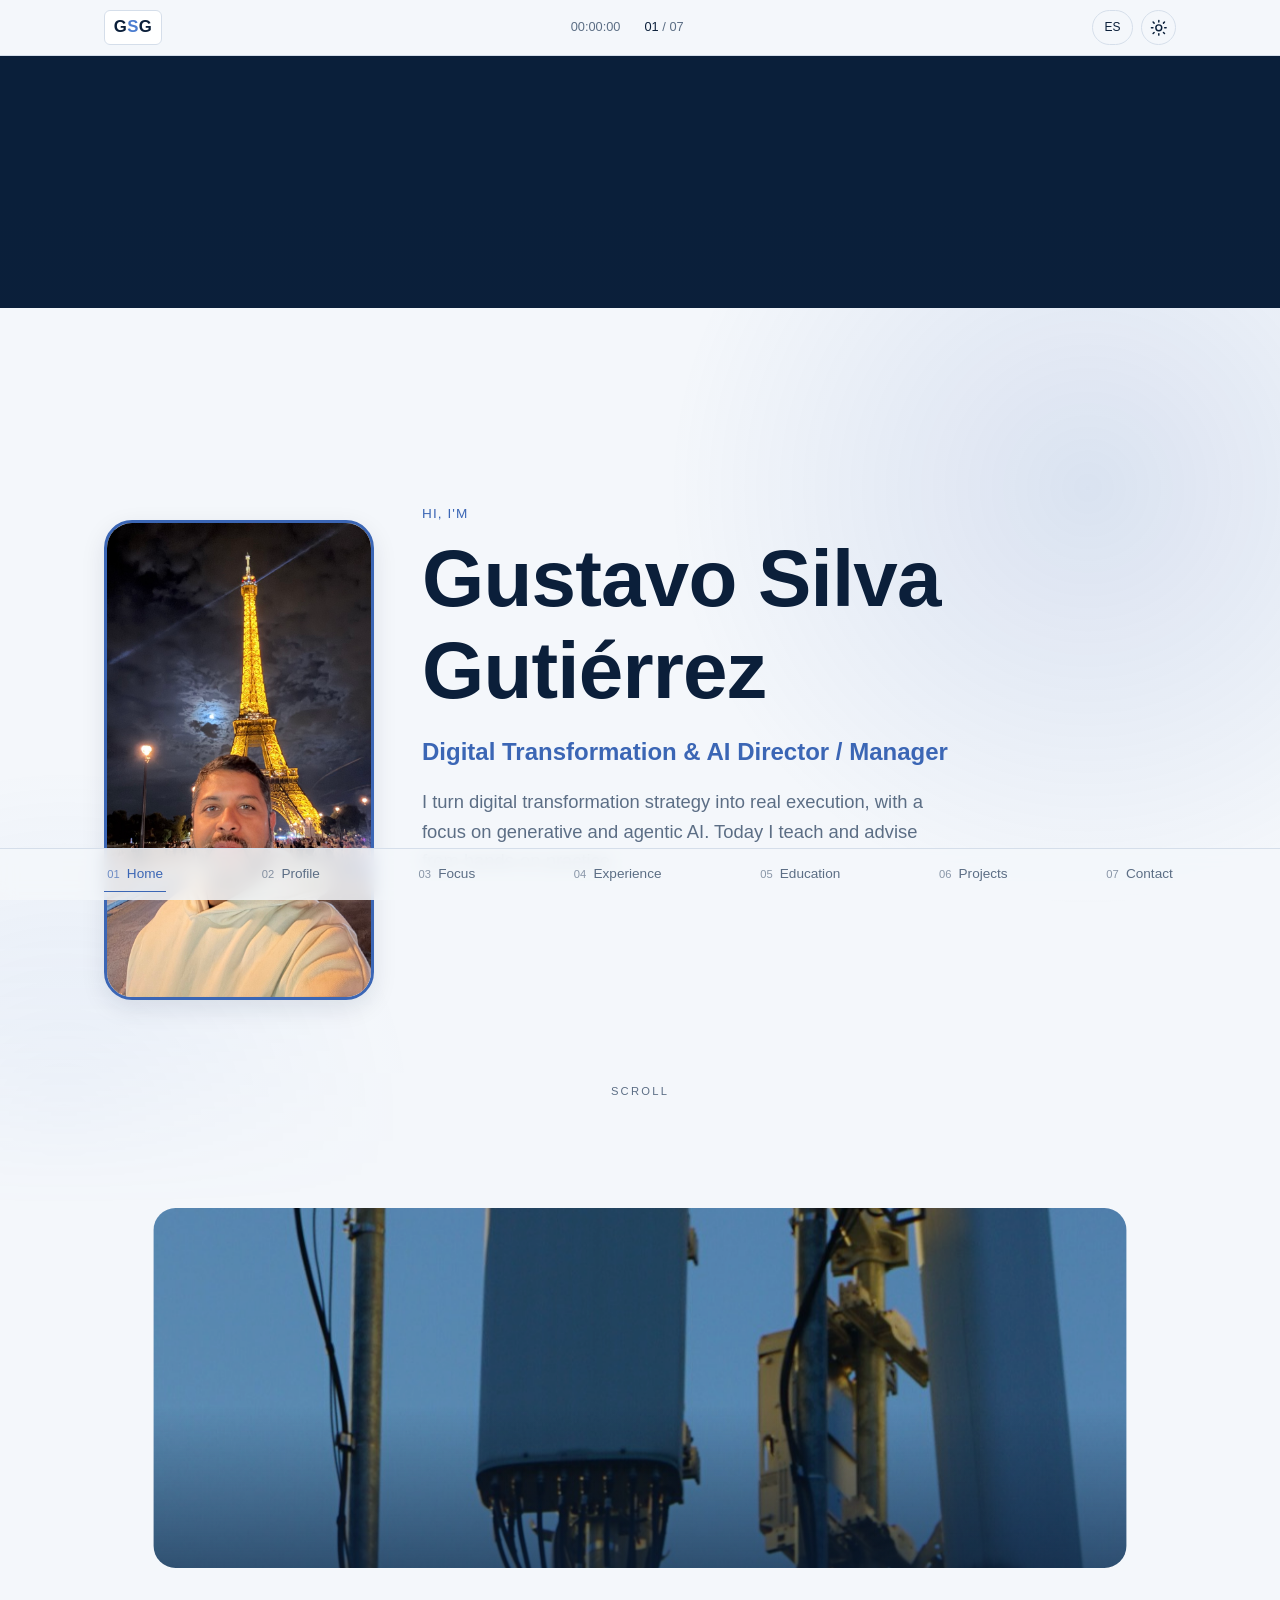
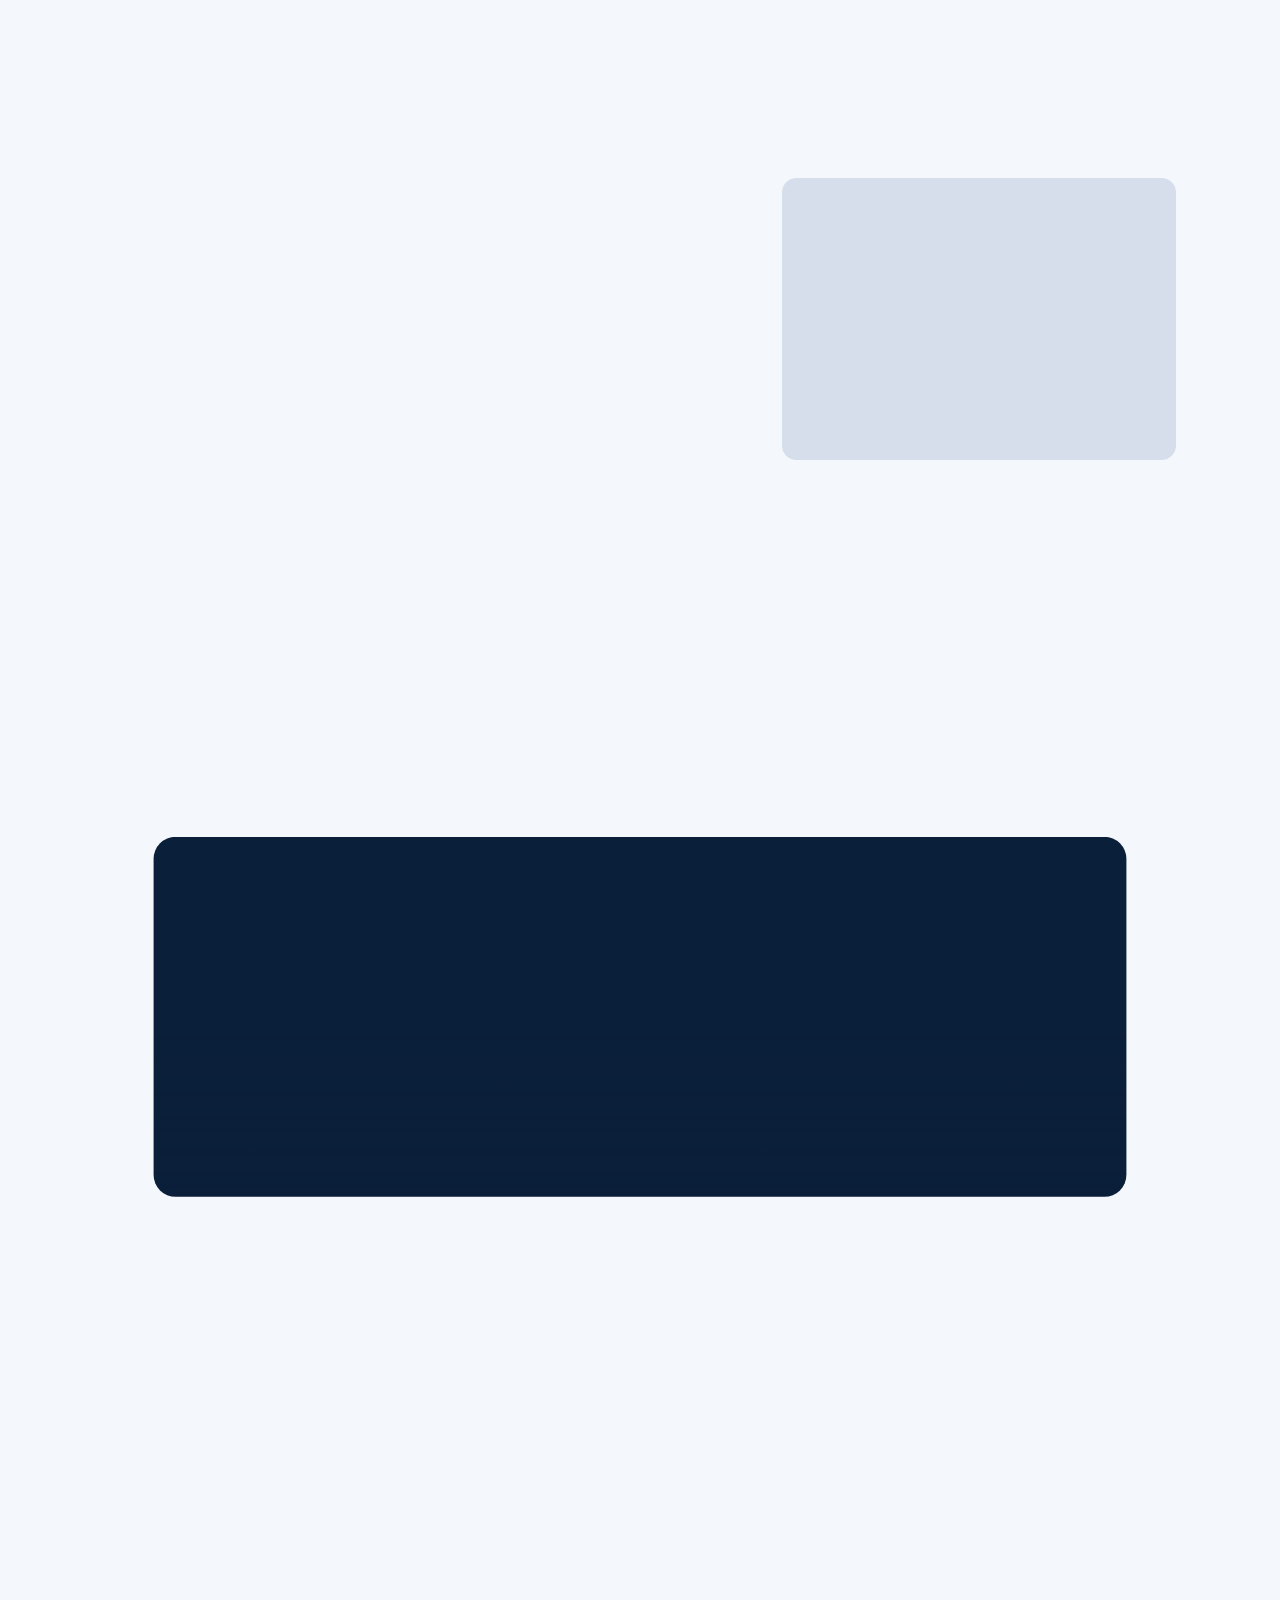
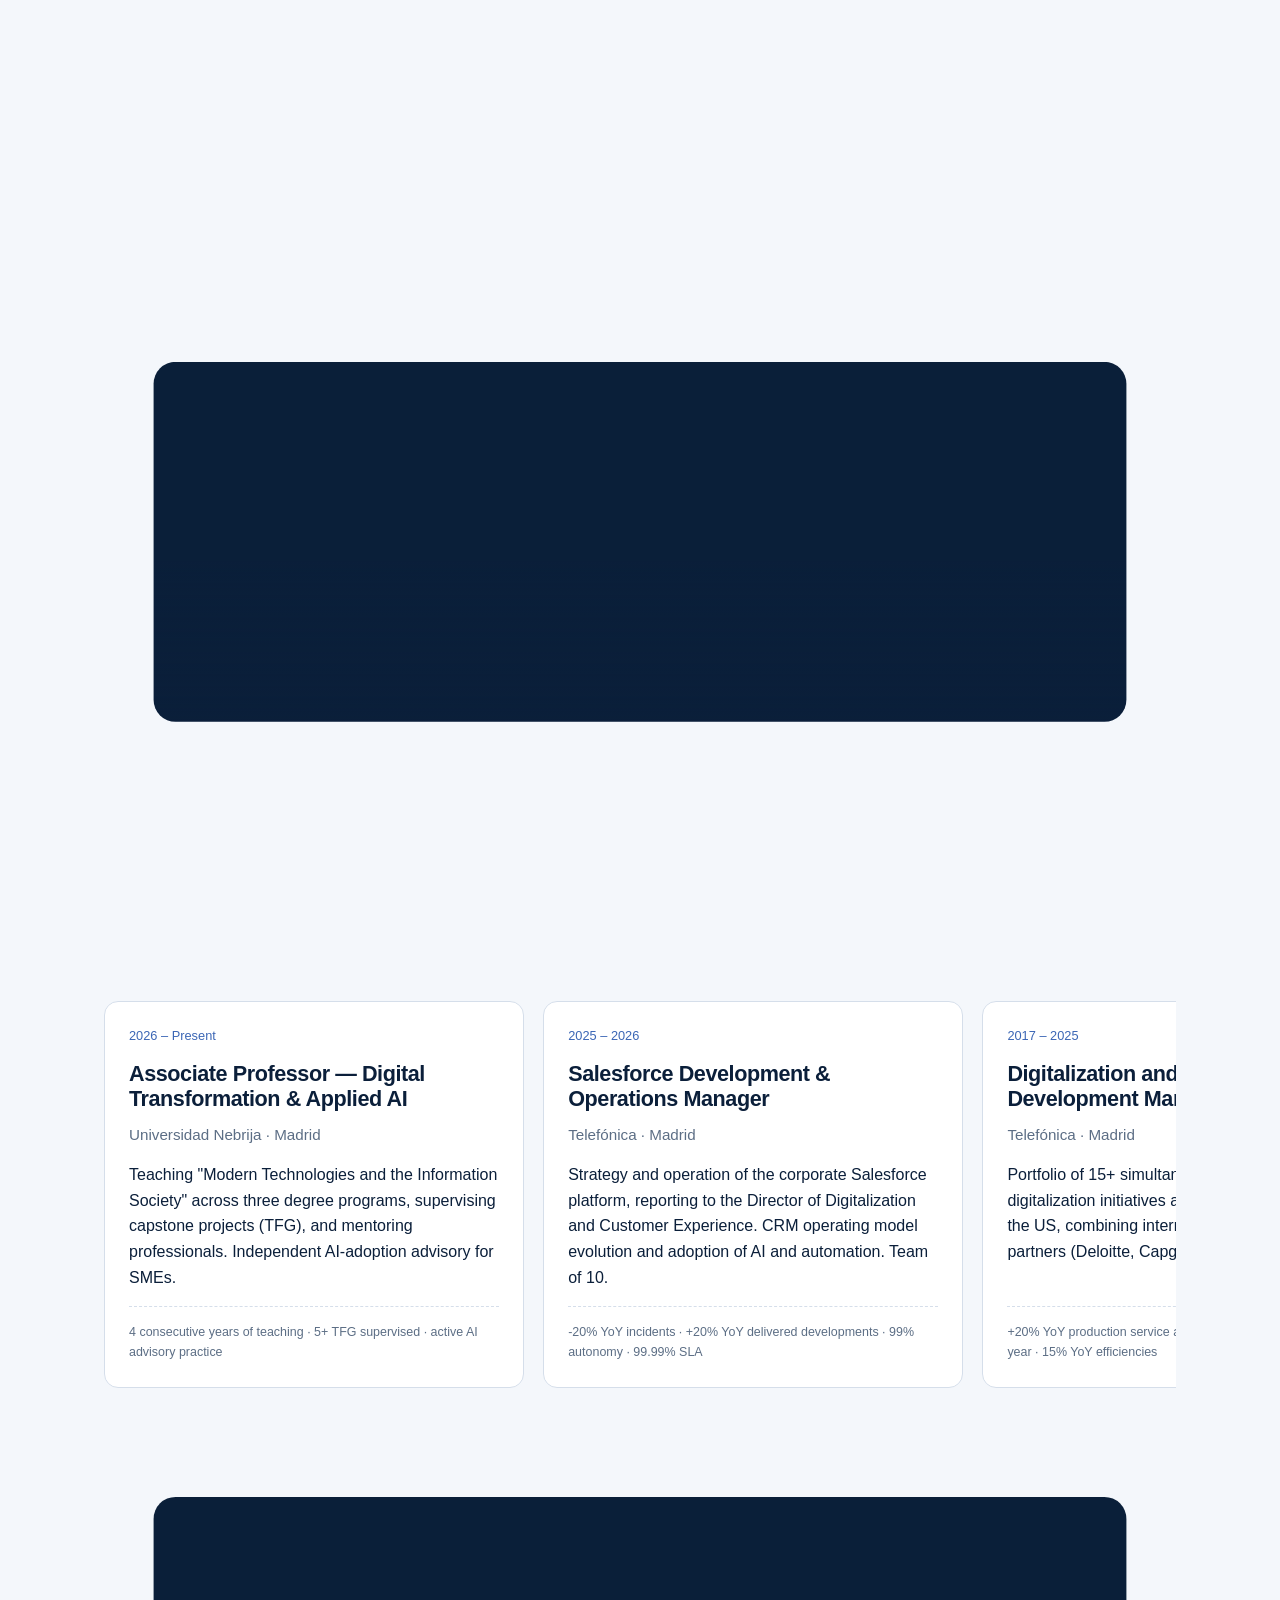
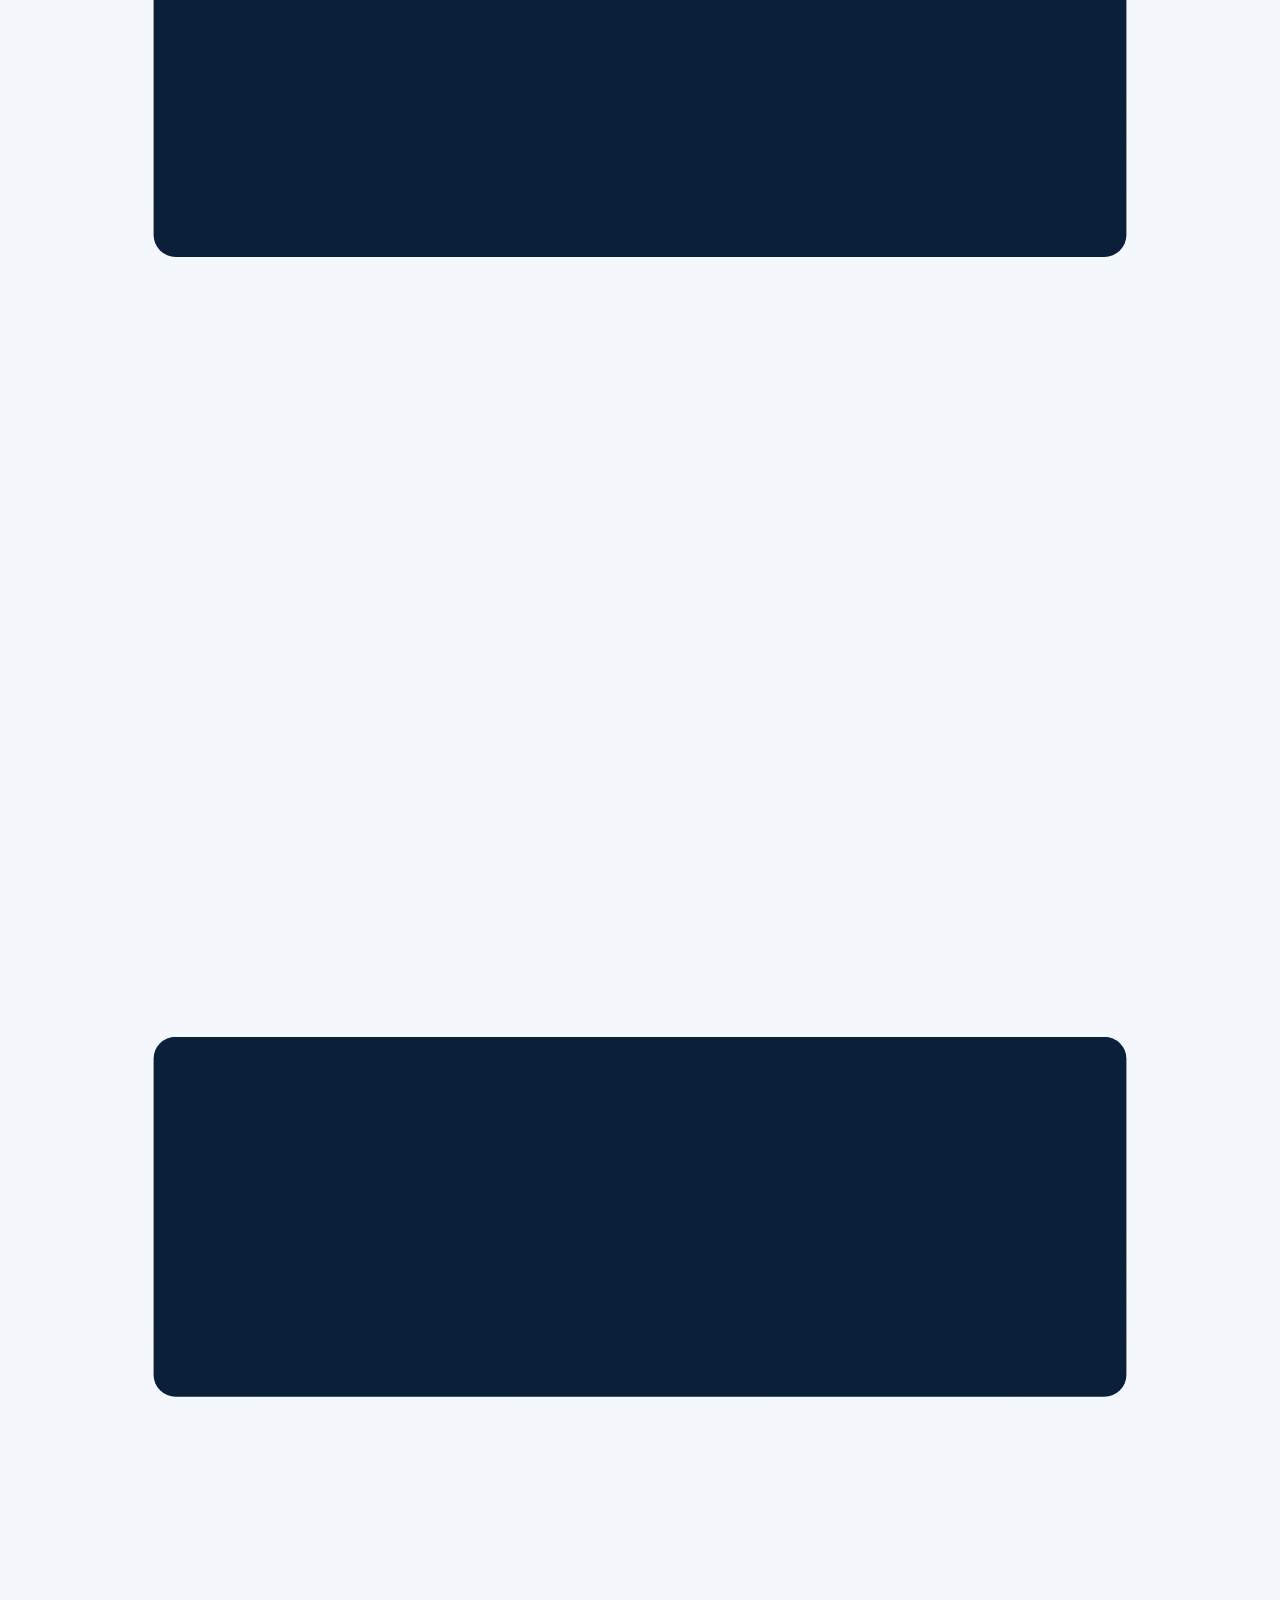
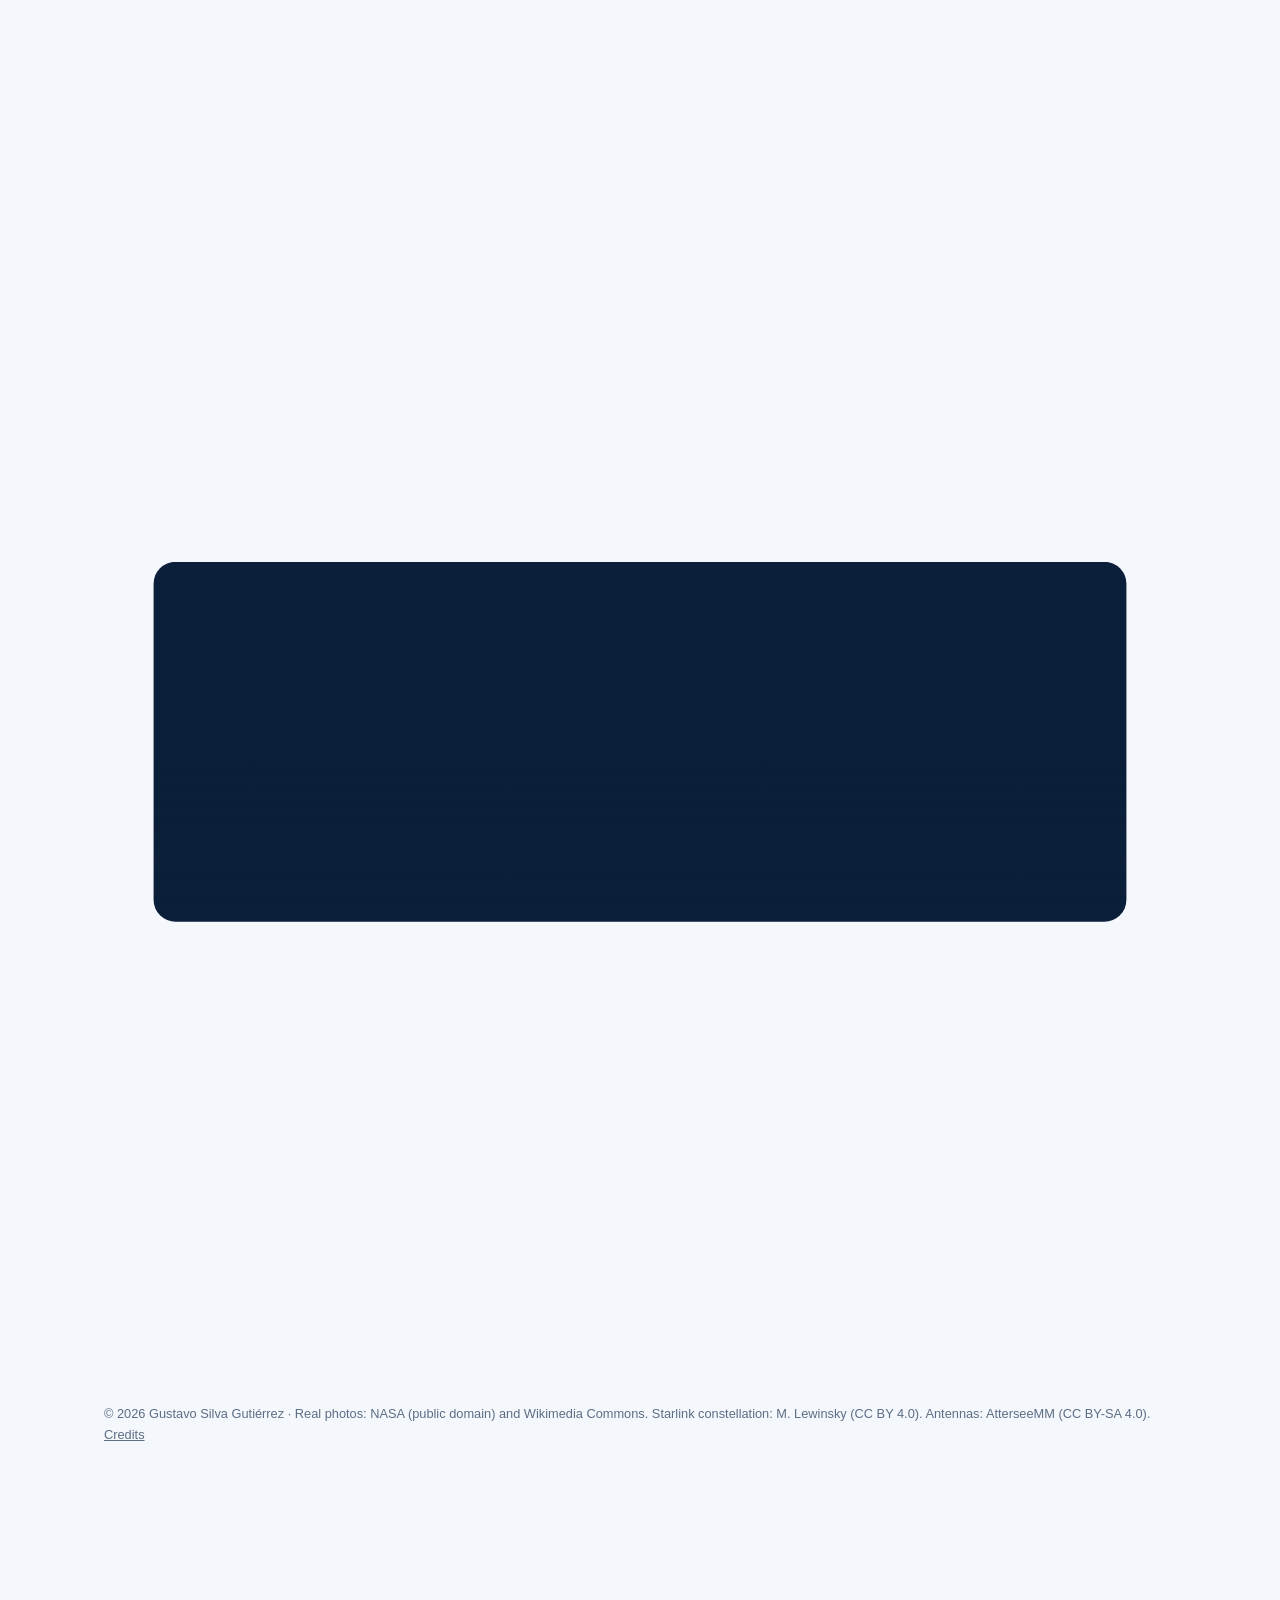
==== commit 25a20fbb: "Redesign portfolio: editorial layout, brand palette, real photo bands, CV 2026 content - Editorial m" ====
--- a/index.html
+++ b/index.html
@@ -2,216 +2,339 @@
 <html lang="es">
 <head>
 <meta charset="UTF-8">
+<meta http-equiv="Content-Security-Policy" content="default-src 'none'; script-src 'self'; style-src 'self'; img-src 'self' data:; font-src 'self'; connect-src 'self'; base-uri 'none'; form-action 'none'">
+<meta name="referrer" content="strict-origin-when-cross-origin">
 <meta name="viewport" content="width=device-width, initial-scale=1.0">
-<title>Gustavo Silva Gutiérrez — Senior Dev & AI Manager</title>
-<meta name="description" content="Portfolio de Gustavo Silva Gutiérrez, Senior Dev & AI Manager. Transformación digital, IA generativa y agéntica, gobernanza y modernización de plataformas.">
-<link rel="stylesheet" href="css/styles.css">
+<title>Gustavo Silva Gutiérrez — Digital Transformation & AI Director / Manager</title>
+<meta name="description" content="Gustavo Silva Gutiérrez, Digital Transformation & AI Director / Manager. Transformación digital, adopción de IA, Salesforce CRM, modelo operativo y docencia universitaria.">
+<link rel="stylesheet" href="css/styles.css?v=20261019e">
 </head>
 <body>
 
+<div class="progress" aria-hidden="true"><span id="progress-bar"></span></div>
+<div class="cursor" id="cursor" aria-hidden="true"></div>
+
 <header class="site-header">
-  <nav class="nav container">
-    <a href="#home" class="logo">GSG</a>
-    <ul class="nav-links">
-      <li><a href="#about" data-i18n="nav.about">Acerca de</a></li>
-      <li><a href="#focus" data-i18n="nav.focus">Enfoque</a></li>
-      <li><a href="#experience" data-i18n="nav.experience">Trayectoria</a></li>
-      <li><a href="#education" data-i18n="nav.education">Formación</a></li>
-      <li><a href="#projects" data-i18n="nav.projects">Proyectos</a></li>
-      <li><a href="#contact" data-i18n="nav.contact">Contacto</a></li>
-    </ul>
-    <button id="lang-toggle" class="lang-toggle" type="button" aria-label="Cambiar idioma">ES</button>
-    <button id="theme-toggle" class="theme-toggle" type="button" aria-label="Cambiar tema" aria-pressed="false">
-      <svg class="icon icon-sun" viewBox="0 0 24 24" fill="none" stroke="currentColor" stroke-width="2" stroke-linecap="round">
-        <circle cx="12" cy="12" r="4"></circle>
-        <line x1="12" y1="2" x2="12" y2="4"></line>
-        <line x1="12" y1="20" x2="12" y2="22"></line>
-        <line x1="4.22" y1="4.22" x2="5.64" y2="5.64"></line>
-        <line x1="18.36" y1="18.36" x2="19.78" y2="19.78"></line>
-        <line x1="2" y1="12" x2="4" y2="12"></line>
-        <line x1="20" y1="12" x2="22" y2="12"></line>
-        <line x1="4.22" y1="19.78" x2="5.64" y2="18.36"></line>
-        <line x1="18.36" y1="5.64" x2="19.78" y2="4.22"></line>
-      </svg>
-      <svg class="icon icon-moon" viewBox="0 0 24 24" fill="none" stroke="currentColor" stroke-width="2" stroke-linecap="round" stroke-linejoin="round">
-        <path d="M21 12.79A9 9 0 1 1 11.21 3 7 7 0 0 0 21 12.79z"></path>
-      </svg>
-    </button>
-    <button id="nav-toggle" class="nav-toggle" type="button" aria-label="Abrir menú" aria-expanded="false">
-      <span></span><span></span><span></span>
-    </button>
-  </nav>
+  <div class="bar container-wide">
+    <a href="#home" class="logo" aria-label="GSG"><span>G</span><span class="s">S</span><span>G</span></a>
+    <div class="meta" aria-hidden="true">
+      <span class="timecode" id="timecode">00:00:00</span>
+      <span class="counter"><b id="section-current">01</b> / <span id="section-total">07</span></span>
+    </div>
+    <div class="settings-group">
+      <button id="lang-toggle" class="lang-toggle" type="button" aria-label="Cambiar idioma">EN</button>
+      <button id="theme-toggle" class="theme-toggle" type="button" aria-label="Cambiar tema" aria-pressed="false">
+        <svg class="icon icon-sun" viewBox="0 0 24 24" fill="none" stroke="currentColor" stroke-width="2" stroke-linecap="round">
+          <circle cx="12" cy="12" r="4"></circle>
+          <line x1="12" y1="2" x2="12" y2="4"></line>
+          <line x1="12" y1="20" x2="12" y2="22"></line>
+          <line x1="4.22" y1="4.22" x2="5.64" y2="5.64"></line>
+          <line x1="18.36" y1="18.36" x2="19.78" y2="19.78"></line>
+          <line x1="2" y1="12" x2="4" y2="12"></line>
+          <line x1="20" y1="12" x2="22" y2="12"></line>
+          <line x1="4.22" y1="19.78" x2="5.64" y2="18.36"></line>
+          <line x1="18.36" y1="5.64" x2="19.78" y2="4.22"></line>
+        </svg>
+        <svg class="icon icon-moon" viewBox="0 0 24 24" fill="none" stroke="currentColor" stroke-width="2" stroke-linecap="round" stroke-linejoin="round">
+          <path d="M21 12.79A9 9 0 1 1 11.21 3 7 7 0 0 0 21 12.79z"></path>
+        </svg>
+      </button>
+      <button id="nav-toggle" class="nav-toggle" type="button" aria-label="Abrir menú" aria-expanded="false">
+        <span></span><span></span>
+      </button>
+    </div>
+  </div>
 </header>
 
+<nav class="dock" aria-label="Principal">
+  <ul class="nav-links container-wide">
+    <li><a href="#home" data-section="home"><i>01</i> <span data-i18n="nav.home">Inicio</span></a></li>
+    <li><a href="#about" data-section="about"><i>02</i> <span data-i18n="nav.about">Perfil</span></a></li>
+    <li><a href="#focus" data-section="focus"><i>03</i> <span data-i18n="nav.focus">Enfoque</span></a></li>
+    <li><a href="#experience" data-section="experience"><i>04</i> <span data-i18n="nav.experience">Trayectoria</span></a></li>
+    <li><a href="#education" data-section="education"><i>05</i> <span data-i18n="nav.education">Formación</span></a></li>
+    <li><a href="#projects" data-section="projects"><i>06</i> <span data-i18n="nav.projects">Proyectos</span></a></li>
+    <li><a href="#contact" data-section="contact"><i>07</i> <span data-i18n="nav.contact">Contacto</span></a></li>
+  </ul>
+</nav>
+
 <main>
 
-  <section id="home" class="hero container">
-    <div class="hero-photo">
-      <img src="assets/gustavo.jpg" alt="Foto de Gustavo Silva Gutiérrez" width="220" height="220">
+  <figure class="band band-top">
+    <div class="band-frame">
+      <div class="band-zoom"><img class="band-img" src="assets/photos/satellite.jpg?v=20261019e" alt="" data-i18n-alt="band.satellite.alt" width="2000" height="1000" loading="eager" decoding="async"></div>
+      <span class="band-spot" aria-hidden="true"></span>
+    </div>
+  </figure>
+
+  <section id="home" class="panel hero container-wide" data-index="1">
+    <div class="hero-photo reveal">
+      <img src="assets/gustavo-profile.jpg?v=20261019e" alt="Foto de Gustavo Silva Gutiérrez" width="270" height="480">
     </div>
     <div class="hero-text">
-      <p class="eyebrow" data-i18n="hero.eyebrow">Hola, soy</p>
-      <h1>Gustavo Silva Gutiérrez</h1>
-      <p class="role">Senior Dev &amp; AI Manager</p>
-      <p class="hero-lead" data-i18n="hero.lead">Convierto la estrategia de transformación digital en ejecución real, con foco en IA generativa y agéntica.</p>
-      <div class="hero-cta">
-        <a href="#contact" class="btn btn-primary" data-i18n="hero.cta.talk">Hablemos</a>
-        <a href="#about" class="btn btn-ghost" data-i18n="hero.cta.about">Conóceme</a>
-      </div>
-    </div>
-  </section>
-
-  <section id="about" class="about container">
-    <h2 data-i18n="about.title">Acerca de</h2>
-    <div class="about-content">
-      <p data-i18n="about.p1">Ayudo a las organizaciones a convertir la estrategia de transformación en ejecución real. Durante más de 20 años he trabajado en entornos internacionales de telecomunicaciones, plataformas corporativas —incluyendo CRM Salesforce— y ecosistemas de innovación impulsando la digitalización de servicios, la evolución del modelo operativo y programas complejos de transformación, liderando equipos de hasta 25 personas y portafolios de más de 15 iniciativas anuales.</p>
-
-      <p data-i18n="about.p2">Y es exactamente ahí donde aporto más valor. Suelo trabajar como puente entre arquitectura, delivery y stakeholders ejecutivos, conectando visión estratégica con ejecución operativa. Los equipos y plataformas bajo mi liderazgo han logrado reducciones de doble dígito en incidencias, crecimiento de doble dígito en desarrollos entregados, niveles de cumplimiento de SLA prácticamente absolutos y una autonomía de desarrollo cercana al máximo posible.</p>
-
-      <p data-i18n="about.p3">Además, mantengo una relación activa con el ámbito universitario, participando en el desarrollo de capacidades digitales en nuevos profesionales. Estamos en un momento especialmente interesante para liderar transformación con impacto real.</p>
-
-      <blockquote class="highlight" data-i18n="about.quote">
-        Me interesan posiciones donde pueda liderar iniciativas de modernización digital e impulsar la adopción real de la inteligencia artificial —generativa y agéntica— como palanca de transformación en las organizaciones.
-      </blockquote>
-    </div>
-
-    <div class="stats">
-      <div class="stat"><span class="stat-number">20+</span><span class="stat-label" data-i18n="stats.years.label">años de experiencia internacional</span></div>
-      <div class="stat"><span class="stat-number">25</span><span class="stat-label" data-i18n="stats.team.label">personas lideradas por equipo</span></div>
-      <div class="stat"><span class="stat-number">15+</span><span class="stat-label" data-i18n="stats.initiatives.label">iniciativas anuales gestionadas</span></div>
-      <div class="stat"><span class="stat-number">99.99%</span><span class="stat-label" data-i18n="stats.sla.label">cumplimiento de SLA</span></div>
-    </div>
-  </section>
-
-  <section id="focus" class="focus container">
-    <h2 data-i18n="focus.title">Enfoque</h2>
-    <p class="section-lead" data-i18n="focus.lead">Hoy el cambio está ocurriendo en cuatro frentes muy claros:</p>
+      <p class="eyebrow reveal" data-i18n="hero.eyebrow">Hola, soy</p>
+      <h1 class="reveal">Gustavo Silva Gutiérrez</h1>
+      <p class="role reveal">Digital Transformation &amp; AI Director / Manager</p>
+      <p class="hero-lead reveal" data-i18n="hero.lead">Convierto la estrategia de transformación digital en ejecución real, con foco en IA generativa y agéntica. Hoy enseño y asesoro desde la práctica.</p>
+      <p class="status reveal"><span class="dot" aria-hidden="true"></span><span data-i18n="hero.status">Profesor asociado en Nebrija · Asesor de IA para pymes · Abierto a posiciones directivas</span></p>
+      <div class="hero-cta reveal">
+        <a href="#contact" class="btn btn-primary magnetic" data-i18n="hero.cta.talk">Hablemos</a>
+        <a href="#about" class="btn btn-ghost magnetic" data-i18n="hero.cta.about">Conóceme</a>
+      </div>
+    </div>
+    <span class="scroll-hint" aria-hidden="true">scroll</span>
+  </section>
+
+  <figure class="band">
+    <div class="band-frame">
+      <div class="band-zoom"><img class="band-img" src="assets/photos/tower.jpg?v=20261019e" alt="" data-i18n-alt="band.tower.alt" width="2000" height="1000" loading="lazy" decoding="async"></div>
+      <span class="band-spot" aria-hidden="true"></span>
+    </div>
+  </figure>
+
+  <section id="about" class="panel about container-wide" data-index="2">
+    <header class="section-head reveal">
+      <span class="section-num">02</span>
+      <h2 data-i18n="about.title">Perfil</h2>
+    </header>
+    <div class="about-grid">
+      <div class="about-content">
+        <p class="reveal" data-i18n="about.p1">Líder con más de 20 años de experiencia en transformación digital, adopción de IA y evolución de modelos operativos en entornos de telecomunicaciones y plataformas corporativas. Conecto tecnología, negocio y operaciones liderando equipos multidisciplinares e internacionales de hasta 25 personas, con reporte directo a la alta dirección.</p>
+        <p class="reveal" data-i18n="about.p2">Con resultados medibles en eficiencia, automatización y reducción de incidencias, combino la ejecución con la docencia en transformación digital e IA aplicada. Soy Agile Coach y PMP certificado, con base técnica en desarrollo de software (Java, stack Microsoft) y experiencia práctica en AWS, además de experiencia previa como Solutions Architect y Product Manager.</p>
+        <p class="reveal" data-i18n="about.p3">Desde febrero de 2026 mi ocupación principal es la docencia universitaria en Nebrija y la asesoría independiente de IA para pymes, traduciendo la estrategia de IA generativa en práctica operativa. Aporto fluidez en IA, pensamiento sistémico, resiliencia y aprendizaje continuo: las competencias que el mercado sitúa al frente del liderazgo tecnológico hasta 2030.</p>
+        <blockquote class="highlight reveal" data-i18n="about.quote">Me interesan posiciones donde pueda liderar iniciativas de modernización digital e impulsar la adopción real de la inteligencia artificial —generativa y agéntica— como palanca de transformación en las organizaciones.</blockquote>
+      </div>
+      <div class="stats">
+        <div class="stat reveal"><span class="stat-number" data-count="20" data-suffix="+">20+</span><span class="stat-label" data-i18n="stats.years.label">años de experiencia internacional</span></div>
+        <div class="stat reveal"><span class="stat-number" data-count="25">25</span><span class="stat-label" data-i18n="stats.team.label">personas lideradas por equipo</span></div>
+        <div class="stat reveal"><span class="stat-number" data-count="15" data-suffix="+">15+</span><span class="stat-label" data-i18n="stats.initiatives.label">iniciativas anuales gestionadas</span></div>
+        <div class="stat reveal"><span class="stat-number" data-count="99.99" data-decimals="2" data-suffix="%">99.99%</span><span class="stat-label" data-i18n="stats.sla.label">cumplimiento de SLA</span></div>
+      </div>
+    </div>
+  </section>
+
+  <figure class="band">
+    <div class="band-frame">
+      <div class="band-zoom"><img class="band-img" src="assets/photos/earth.jpg?v=20261019e" alt="" data-i18n-alt="band.earth.alt" width="2000" height="1000" loading="lazy" decoding="async"></div>
+      <span class="band-spot" aria-hidden="true"></span>
+    </div>
+  </figure>
+
+  <section id="focus" class="panel focus container-wide" data-index="3">
+    <header class="section-head reveal">
+      <span class="section-num">03</span>
+      <h2 data-i18n="focus.title">Enfoque</h2>
+    </header>
+    <p class="section-lead reveal" data-i18n="focus.lead">Hoy el cambio está ocurriendo en cuatro frentes muy claros:</p>
     <div class="focus-grid">
-      <div class="focus-card">
+      <div class="focus-card spot reveal">
+        <span class="card-num">01</span>
         <h3 data-i18n="focus.ai.title">IA generativa y agéntica</h3>
         <p data-i18n="focus.ai.desc">Adopción práctica de IA generativa y agéntica en procesos y productos reales.</p>
       </div>
-      <div class="focus-card">
+      <div class="focus-card spot reveal">
+        <span class="card-num">02</span>
         <h3 data-i18n="focus.gov.title">Gobernanza</h3>
         <p data-i18n="focus.gov.desc">Gobernanza de IA y de plataformas, con foco en riesgo, calidad y escalabilidad.</p>
       </div>
-      <div class="focus-card">
+      <div class="focus-card spot reveal">
+        <span class="card-num">03</span>
         <h3 data-i18n="focus.auto.title">Automatización</h3>
         <p data-i18n="focus.auto.desc">Automatización organizativa que libera capacidad y acelera la ejecución.</p>
       </div>
-      <div class="focus-card">
+      <div class="focus-card spot reveal">
+        <span class="card-num">04</span>
         <h3 data-i18n="focus.mod.title">Modernización</h3>
         <p data-i18n="focus.mod.desc">Modernización de plataformas para sostener el ritmo de la transformación.</p>
       </div>
     </div>
   </section>
 
-  <section id="experience" class="experience container">
-    <h2 data-i18n="exp.title">Trayectoria</h2>
-    <div class="timeline">
-      <div class="timeline-item">
-        <div class="timeline-date">2025 – 2026</div>
-        <div class="timeline-content">
-          <h3>Salesforce Development &amp; Operations Manager</h3>
-          <p class="timeline-org">Telefónica · Madrid</p>
-          <p data-i18n="exp.role1.desc">Estrategia y operación de la plataforma corporativa Salesforce; evolución del modelo operativo CRM y adopción de IA. Equipo de 10 personas.</p>
-        </div>
-      </div>
-      <div class="timeline-item">
-        <div class="timeline-date">2017 – 2025</div>
-        <div class="timeline-content">
-          <h3>Digitalization and Service Development Manager</h3>
-          <p class="timeline-org">Telefónica · Madrid</p>
-          <p data-i18n="exp.role2.desc">Portfolio de +15 iniciativas anuales de digitalización de servicios en España, LATAM y EE. UU., combinando equipos internos y partners estratégicos.</p>
-        </div>
-      </div>
-      <div class="timeline-item">
-        <div class="timeline-date">2015 – 2018</div>
-        <div class="timeline-content">
-          <h3>Operating Model &amp; Project Implementation Manager</h3>
-          <p class="timeline-org">Telefónica · Madrid</p>
-          <p data-i18n="exp.role3.desc">Diseño e implementación de modelos operativos de cliente y mejoras operativas continuas, liderando un equipo de 15 personas.</p>
-        </div>
-      </div>
-      <div class="timeline-item">
-        <div class="timeline-date">2013 – 2015</div>
-        <div class="timeline-content">
-          <h3>Senior Telco Consultant</h3>
-          <p class="timeline-org">AXPE Technologies · Madrid</p>
-          <p data-i18n="exp.role4.desc">Consultor en la cuenta de Telefónica International Wholesale Services, diseñando modelos operativos para entornos telco complejos.</p>
-        </div>
-      </div>
-      <div class="timeline-item">
-        <div class="timeline-date">2009 – 2013</div>
-        <div class="timeline-content">
-          <h3>Presales &amp; Product Marketing</h3>
-          <p class="timeline-org">Colt Technology Services · Madrid</p>
-          <p data-i18n="exp.role5.desc">Presales Specialist en servicios de voz B2B/OSS-BSS y gestión de producto en Voz y Servicios Gestionados.</p>
-        </div>
-      </div>
-      <div class="timeline-item">
-        <div class="timeline-date">2006 – 2008</div>
-        <div class="timeline-content">
-          <h3>Project Engineer</h3>
-          <p class="timeline-org">Bit Computación · Venezuela</p>
-          <p data-i18n="exp.role6.desc">Primera etapa profesional implementando soluciones tecnológicas para clientes, en Venezuela.</p>
-        </div>
-      </div>
-    </div>
-  </section>
-
-  <section id="education" class="education container">
-    <h2 data-i18n="edu.title">Formación y Docencia</h2>
+  <figure class="band" data-focus="top">
+    <div class="band-frame">
+      <div class="band-zoom"><img class="band-img" src="assets/photos/robot.jpg?v=20261019e" alt="" data-i18n-alt="band.robot.alt" width="2000" height="1000" loading="lazy" decoding="async"></div>
+      <span class="band-spot" aria-hidden="true"></span>
+    </div>
+  </figure>
+
+  <section id="experience" class="panel experience container-wide" data-index="4">
+    <header class="section-head reveal">
+      <span class="section-num">04</span>
+      <h2 data-i18n="exp.title">Trayectoria</h2>
+    </header>
+    <div class="carousel-controls reveal">
+      <span class="carousel-count"><b id="exp-current">01</b> / <span id="exp-total">08</span></span>
+      <div class="carousel-buttons">
+        <button type="button" id="exp-prev" class="arrow" aria-label="Anterior">←</button>
+        <button type="button" id="exp-next" class="arrow" aria-label="Siguiente">→</button>
+      </div>
+    </div>
+    <div class="track" id="exp-track" tabindex="0" aria-label="Trayectoria profesional">
+      <article class="job spot">
+        <p class="job-date">2026 – <span data-i18n="exp.present">Presente</span></p>
+        <h3>Associate Professor — Digital Transformation &amp; Applied AI</h3>
+        <p class="job-org">Universidad Nebrija · Madrid</p>
+        <p data-i18n="exp.role0.desc">Docencia de "Nuevas Tecnologías y la Sociedad de la Información" en tres grados, supervisión de TFG y mentoring de profesionales. Asesoría independiente de adopción de IA para pymes.</p>
+        <p class="job-results" data-i18n="exp.role0.res">4 años de continuidad docente · +5 TFG supervisados · asesoría de IA activa</p>
+      </article>
+      <article class="job spot">
+        <p class="job-date">2025 – 2026</p>
+        <h3>Salesforce Development &amp; Operations Manager</h3>
+        <p class="job-org">Telefónica · Madrid</p>
+        <p data-i18n="exp.role1.desc">Estrategia y operación de la plataforma corporativa Salesforce con reporte a la Dirección de Digitalización y Experiencia de Cliente. Evolución del modelo operativo CRM y adopción de IA y automatización. Equipo de 10 personas.</p>
+        <p class="job-results" data-i18n="exp.role1.res">-20% de incidencias interanual · +20% de desarrollos entregados · 99% de autonomía · 99,99% de SLA</p>
+      </article>
+      <article class="job spot">
+        <p class="job-date">2017 – 2025</p>
+        <h3>Digitalization and Service Development Manager</h3>
+        <p class="job-org">Telefónica · Madrid</p>
+        <p data-i18n="exp.role2.desc">Portafolio de +15 iniciativas simultáneas de digitalización de servicios empresariales en España, LATAM y EE. UU., combinando equipos internos y partners estratégicos (Deloitte, Capgemini y otros).</p>
+        <p class="job-results" data-i18n="exp.role2.res">+20% de automatización de servicios en producción · +15 nuevos servicios al año · 15% de eficiencias interanual</p>
+      </article>
+      <article class="job spot">
+        <p class="job-date">2015 – 2018</p>
+        <h3>Operating Model &amp; Project Implementation Manager</h3>
+        <p class="job-org">Telefónica · Madrid</p>
+        <p data-i18n="exp.role3.desc">Paso de consultor externo a plantilla de Telefónica por desempeño. Diseño e implantación de modelos operativos de cliente como Program Manager y SPOC de operaciones, liderando un equipo de 10 internos y 5 externos.</p>
+        <p class="job-results" data-i18n="exp.role3.res">2 modelos operativos al año · +10% de estandarización · +15% de mejoras operativas</p>
+      </article>
+      <article class="job spot">
+        <p class="job-date">2013 – 2015</p>
+        <h3>Senior Telco Consultant</h3>
+        <p class="job-org">AXPE Technologies · Madrid</p>
+        <p data-i18n="exp.role4.desc">Consultor en la cuenta de Telefónica International Wholesale Services, diseñando e implantando modelos operativos que garantizan la escalabilidad de la entrega de servicios empresariales.</p>
+        <p class="job-results" data-i18n="exp.role4.res">Rendimiento que derivó en oferta directa para incorporarme a Telefónica</p>
+      </article>
+      <article class="job spot">
+        <p class="job-date">2011 – 2013</p>
+        <h3>Presales Support Analyst</h3>
+        <p class="job-org">Colt Technology Services · Madrid</p>
+        <p data-i18n="exp.role5.desc">Preventa de servicios de voz B2B en entornos OSS/BSS como Solutions Architect de cuenta: arquitecturas de solución e interfaz técnica entre cliente y configuración del servicio.</p>
+        <p class="job-results" data-i18n="exp.role5.res">100% de cumplimiento de KPIs de ofertas, configuraciones y cambios</p>
+      </article>
+      <article class="job spot">
+        <p class="job-date">2009 – 2011</p>
+        <h3>CES Solution &amp; Marketing South Region</h3>
+        <p class="job-org">Colt Technology Services · Madrid</p>
+        <p data-i18n="exp.role6.desc">Product Manager del portafolio estándar de Voz y Servicios Gestionados: estandarización, material comercial y generación de análisis, informes y cuadros de mando.</p>
+        <p class="job-results" data-i18n="exp.role6.res">Cumplimiento de los KPIs definidos por la dirección regional</p>
+      </article>
+      <article class="job spot">
+        <p class="job-date">2006 – 2008</p>
+        <h3>Project Engineer</h3>
+        <p class="job-org">Bit Computación · Venezuela</p>
+        <p data-i18n="exp.role7.desc">Primera etapa profesional implantando soluciones tecnológicas para clientes y gestionando proyectos de TI.</p>
+        <p class="job-results" data-i18n="exp.role7.res">Base técnica y de gestión de proyectos</p>
+      </article>
+    </div>
+  </section>
+
+  <figure class="band">
+    <div class="band-frame">
+      <div class="band-zoom"><img class="band-img" src="assets/photos/gpu.jpg?v=20261019e" alt="" data-i18n-alt="band.gpu.alt" width="2000" height="1000" loading="lazy" decoding="async"></div>
+      <span class="band-spot" aria-hidden="true"></span>
+    </div>
+  </figure>
+
+  <section id="education" class="panel education container-wide" data-index="5">
+    <header class="section-head reveal">
+      <span class="section-num">05</span>
+      <h2 data-i18n="edu.title">Formación y Docencia</h2>
+    </header>
     <div class="education-grid">
-      <div class="education-card">
+      <div class="education-card spot reveal">
         <h3 data-i18n="edu.item1">MBA</h3>
         <p class="education-org">EUDE Business School, Madrid</p>
       </div>
-      <div class="education-card">
+      <div class="education-card spot reveal">
         <h3 data-i18n="edu.item2">Máster en Ingeniería Biomédica y TIC</h3>
         <p class="education-org">Universidad Rey Juan Carlos</p>
       </div>
-      <div class="education-card">
+      <div class="education-card spot reveal">
         <h3 data-i18n="edu.item3">Máster en Redes de Telecomunicaciones</h3>
         <p class="education-org">Universidad Rey Juan Carlos</p>
       </div>
-      <div class="education-card">
+      <div class="education-card spot reveal">
         <h3 data-i18n="edu.item4">Ingeniero en Electrónica y Telecomunicaciones</h3>
         <p class="education-org">Universidad Rafael Belloso Chacín, Venezuela</p>
       </div>
     </div>
 
-    <div class="teaching">
-      <h3 data-i18n="edu.teaching.title">Docencia</h3>
-      <p data-i18n="edu.teaching.nebrija">Profesor asociado en la Universidad Nebrija (2022–actualidad), impartiendo "Nuevas Tecnologías y la Sociedad de la Información" en los Grados de Diseño Digital y Multimedia, Comunicación y Protocolo, y Marketing Digital.</p>
-      <p data-i18n="edu.teaching.zulia">Profesor asociado en la Universidad del Zulia, Venezuela (2006–2008), docencia universitaria de pregrado.</p>
-      <p class="languages" data-i18n="edu.languages">Español (nativo) · Inglés (C1)</p>
-    </div>
-  </section>
-
-  <section id="projects" class="projects container">
-    <h2 data-i18n="projects.title">Proyectos</h2>
-    <p class="section-lead" data-i18n="projects.lead">Aprendiendo y compartiendo...</p>
+    <div class="edu-lower">
+      <div class="teaching reveal">
+        <h3 data-i18n="edu.teaching.title">Docencia</h3>
+        <p data-i18n="edu.teaching.nebrija">Profesor asociado en la Universidad Nebrija (2022–actualidad), impartiendo "Nuevas Tecnologías y la Sociedad de la Información" en los Grados de Diseño Digital y Multimedia, Comunicación y Protocolo, y Marketing Digital. Grupos de 10–20 estudiantes durante 4 años consecutivos; más de 5 TFG supervisados y mentoring a más de 5 profesionales.</p>
+        <p data-i18n="edu.teaching.zulia">Profesor asociado en la Universidad del Zulia, Venezuela (2006–2008), docencia universitaria de pregrado.</p>
+      </div>
+      <div class="certs reveal">
+        <h3 data-i18n="edu.certs.title">Certificaciones</h3>
+        <ul>
+          <li>Agile Coach</li>
+          <li>PMP — Project Management Professional (PMI)</li>
+          <li>ITIL® Foundation (PeopleCert/AXELOS, 2015)</li>
+        </ul>
+        <p class="languages" data-i18n="edu.languages">Español (nativo) · Inglés (C1)</p>
+      </div>
+    </div>
+  </section>
+
+  <figure class="band">
+    <div class="band-frame">
+      <div class="band-zoom"><img class="band-img" src="assets/photos/mobile.jpg?v=20261019e" alt="" data-i18n-alt="band.mobile.alt" width="2000" height="1000" loading="lazy" decoding="async"></div>
+      <span class="band-spot" aria-hidden="true"></span>
+    </div>
+  </figure>
+
+  <section id="projects" class="panel projects container-wide" data-index="6">
+    <header class="section-head reveal">
+      <span class="section-num">06</span>
+      <h2 data-i18n="projects.title">Proyectos</h2>
+    </header>
+    <p class="section-lead reveal" data-i18n="projects.lead">Casos recientes de transformación digital, plataformas y adopción de IA.</p>
     <div class="projects-grid">
-      <div class="project-card placeholder">
-        <h3 data-i18n="projects.placeholder.title">Próximamente</h3>
-        <p data-i18n="projects.placeholder.desc">Esta sección está en construcción. Pronto encontrarás aquí proyectos y trabajos concretos.</p>
-      </div>
-    </div>
-  </section>
-
-  <section id="contact" class="contact container">
-    <h2 data-i18n="contact.title">Contacto</h2>
-    <p class="section-lead" data-i18n="contact.lead">¿Hablamos de tu próxima transformación digital?</p>
+      <article class="project-card spot reveal">
+        <span class="card-num">01</span>
+        <h3 data-i18n="projects.p1.title">Asesoría de IA para pymes</h3>
+        <p data-i18n="projects.p1.desc">Traducción de la estrategia de IA generativa en práctica operativa para pequeñas y medianas empresas.</p>
+        <p class="project-meta" data-i18n="projects.p1.meta">Adopción de IA, formación de equipos y automatización de procesos.</p>
+      </article>
+      <article class="project-card spot reveal">
+        <span class="card-num">02</span>
+        <h3 data-i18n="projects.p2.title">Transformación Salesforce &amp; IA</h3>
+        <p data-i18n="projects.p2.desc">Gestión de la plataforma CRM corporativa con adopción gradual de IA y automatización en procesos comerciales y operativos.</p>
+        <p class="project-meta" data-i18n="projects.p2.meta">Modelo operativo, calidad de datos y escalabilidad sobre AWS.</p>
+      </article>
+      <article class="project-card spot reveal">
+        <span class="card-num">03</span>
+        <h3 data-i18n="projects.p3.title">Portafolio y herramientas web</h3>
+        <p data-i18n="projects.p3.desc">Este portafolio y la herramienta de Física 2: frontend estático, responsivo, bilingüe y accesible.</p>
+        <p class="project-meta" data-i18n="projects.p3.meta">HTML, CSS y JavaScript sin dependencias.</p>
+      </article>
+    </div>
+  </section>
+
+  <figure class="band">
+    <div class="band-frame">
+      <div class="band-zoom"><img class="band-img" src="assets/photos/fiber.jpg?v=20261019e" alt="" data-i18n-alt="band.fiber.alt" width="2000" height="1000" loading="lazy" decoding="async"></div>
+      <span class="band-spot" aria-hidden="true"></span>
+    </div>
+  </figure>
+
+  <section id="contact" class="panel contact container-wide" data-index="7">
+    <header class="section-head reveal">
+      <span class="section-num">07</span>
+      <h2 data-i18n="contact.title">Contacto</h2>
+    </header>
+    <p class="section-lead big reveal" data-i18n="contact.lead">¿Hablamos de tu próxima transformación digital?</p>
     <div class="contact-links">
-      <a href="mailto:gsilva2050@gmail.com" class="contact-link">
+      <a href="mailto:gsilva2050@gmail.com" class="contact-link magnetic reveal">
         <svg class="icon" viewBox="0 0 24 24" fill="none" stroke="currentColor" stroke-width="2" stroke-linecap="round" stroke-linejoin="round">
           <path d="M4 4h16v16H4z"></path>
           <path d="M22 6l-10 7L2 6"></path>
         </svg>
         <span>gsilva2050@gmail.com</span>
       </a>
-      <a href="https://www.linkedin.com/in/gustavo-adolfo-silva-gutierrez/" target="_blank" rel="noopener noreferrer" class="contact-link">
+      <a href="https://www.linkedin.com/in/gustavo-adolfo-silva-gutierrez/" target="_blank" rel="noopener noreferrer" class="contact-link magnetic reveal">
         <svg class="icon" viewBox="0 0 24 24" fill="none" stroke="currentColor" stroke-width="2" stroke-linecap="round" stroke-linejoin="round">
           <path d="M16 8a6 6 0 0 1 6 6v7h-4v-7a2 2 0 0 0-2-2 2 2 0 0 0-2 2v7h-4V8h4v1.5A5.98 5.98 0 0 1 16 8z"></path>
           <rect x="2" y="9" width="4" height="12"></rect>
@@ -219,22 +342,19 @@
         </svg>
         <span>LinkedIn</span>
       </a>
-      <a href="https://github.com/gsilva2050Dev" target="_blank" rel="noopener noreferrer" class="contact-link">
+      <a href="https://github.com/gsilva2050Dev" target="_blank" rel="noopener noreferrer" class="contact-link magnetic reveal">
         <svg class="icon" viewBox="0 0 24 24" fill="none" stroke="currentColor" stroke-width="2" stroke-linecap="round" stroke-linejoin="round">
           <path d="M9 19c-4.3 1.4-4.3-2.5-6-3m12 5v-3.5c0-1 .1-1.4-.5-2 2.8-.3 5.5-1.4 5.5-6a4.6 4.6 0 0 0-1.3-3.2 4.2 4.2 0 0 0-.1-3.2s-1.1-.3-3.5 1.3a12.3 12.3 0 0 0-6.2 0C6.5 2.8 5.4 3.1 5.4 3.1a4.2 4.2 0 0 0-.1 3.2A4.6 4.6 0 0 0 4 9.5c0 4.6 2.7 5.7 5.5 6-.6.6-.6 1.2-.5 2V21"></path>
         </svg>
         <span>GitHub</span>
       </a>
     </div>
+    <p class="site-footer">© <span id="year"></span> Gustavo Silva Gutiérrez · <span data-i18n="footer.photos">Fotos reales: NASA (dominio público) y Wikimedia Commons. Constelación Starlink: M. Lewinsky (CC BY 4.0). Antenas: AtterseeMM (CC BY-SA 4.0).</span> <a href="assets/photos/CREDITS.md" data-i18n="footer.credits">Créditos</a></p>
   </section>
 
 </main>
 
-<footer class="site-footer">
-  <p class="container">© <span id="year"></span> Gustavo Silva Gutiérrez</p>
-</footer>
-
-<script src="js/i18n.js"></script>
-<script src="js/script.js"></script>
+<script src="js/i18n.js?v=20261019e"></script>
+<script src="js/script.js?v=20261019e"></script>
 </body>
 </html>
--- a/css/styles.css
+++ b/css/styles.css
@@ -1,42 +1,55 @@
-/* ---------- Theme tokens ---------- */
+/* ---------- Theme tokens (paleta de marca personal) ---------- */
 :root {
-  --bg: #fdf8f0;
-  --bg-alt: #fff;
-  --text: #2b2418;
-  --text-muted: #6b6152;
-  --accent: #e07a1f;
-  --accent-2: #c2410c;
-  --border: #ecdfc9;
+  --brand-navy: #0b1f3a;
+  --brand-blue: #4c7dd0;
+  --white: #ffffff;
+  --bg: #f4f7fb;
+  --bg-alt: #ffffff;
+  --text: #0b1f3a;
+  --text-muted: #5c6e85;
+  --accent: #3b66b5;
+  --accent-2: #4c7dd0;
+  --border: #d5deea;
   --card-bg: #ffffff;
-  --shadow: 0 8px 24px rgba(43, 36, 24, 0.08);
+  --shadow: 0 8px 24px rgba(11, 31, 58, 0.1);
   --radius: 14px;
+  --ok: #3fb950;
+  --ok-rgb: 63, 185, 80;
+  --on-accent: #ffffff;
+  --serif: Arial, Helvetica, sans-serif;
+  --sans: Arial, Helvetica, sans-serif;
+  --mono: Arial, Helvetica, sans-serif;
+  --bar-h: 3.5rem;
+  --dock-h: 3.25rem;
   color-scheme: light;
 }
 
 :root[data-theme="dark"] {
-  --bg: #12141c;
-  --bg-alt: #191c27;
-  --text: #eef0f6;
-  --text-muted: #a2a7ba;
-  --accent: #ffb454;
-  --accent-2: #ff8a3d;
-  --border: #2a2e3d;
-  --card-bg: #1c1f2c;
+  --bg: #0b1f3a;
+  --bg-alt: #102849;
+  --text: #f2f5fa;
+  --text-muted: #93a5bf;
+  --accent: #6c97e0;
+  --accent-2: #4c7dd0;
+  --border: #2a3f5f;
+  --card-bg: #142a4a;
   --shadow: 0 8px 24px rgba(0, 0, 0, 0.4);
+  --on-accent: #0b1f3a;
   color-scheme: dark;
 }
 
 @media (prefers-color-scheme: dark) {
   :root:not([data-theme="light"]) {
-    --bg: #12141c;
-    --bg-alt: #191c27;
-    --text: #eef0f6;
-    --text-muted: #a2a7ba;
-    --accent: #ffb454;
-    --accent-2: #ff8a3d;
-    --border: #2a2e3d;
-    --card-bg: #1c1f2c;
+    --bg: #0b1f3a;
+    --bg-alt: #102849;
+    --text: #f2f5fa;
+    --text-muted: #93a5bf;
+    --accent: #6c97e0;
+    --accent-2: #4c7dd0;
+    --border: #2a3f5f;
+    --card-bg: #142a4a;
     --shadow: 0 8px 24px rgba(0, 0, 0, 0.4);
+    --on-accent: #0b1f3a;
     color-scheme: dark;
   }
 }
@@ -46,401 +59,491 @@
 @media (prefers-reduced-motion: no-preference) {
   html { scroll-behavior: smooth; }
 }
+html { scroll-padding-top: var(--bar-h); overflow-x: clip; }
 body {
   margin: 0;
-  font-family: -apple-system, BlinkMacSystemFont, "Segoe UI", Roboto, Helvetica, Arial, sans-serif;
+  font-family: var(--sans);
   background: var(--bg);
   color: var(--text);
   transition: background 0.3s ease, color 0.3s ease;
   line-height: 1.6;
+  padding-bottom: var(--dock-h);
 }
 img { max-width: 100%; display: block; }
 a { color: inherit; text-decoration: none; }
-h1, h2, h3 { line-height: 1.2; margin: 0 0 0.5em; }
+h1, h2, h3 { line-height: 1.15; margin: 0 0 0.5em; font-family: var(--serif); font-weight: 700; letter-spacing: -0.02em; }
 p { margin: 0 0 1em; }
-.container {
-  max-width: 960px;
+button { font: inherit; color: inherit; }
+:focus-visible { outline: 2px solid var(--accent); outline-offset: 3px; }
+.container-wide {
+  max-width: 1120px;
   margin: 0 auto;
-  padding: 0 1.5rem;
-}
-
-/* ---------- Header ---------- */
+  padding-left: 1.5rem;
+  padding-right: 1.5rem;
+}
+
+/* ---------- Progress + cursor ---------- */
+.progress {
+  position: fixed;
+  top: 0; left: 0; right: 0;
+  height: 2px;
+  z-index: 200;
+  pointer-events: none;
+}
+.progress span {
+  display: block;
+  height: 100%;
+  background: var(--accent);
+  transform: scaleX(0);
+  transform-origin: left;
+}
+.cursor { display: none; }
+body.has-cursor .cursor {
+  display: block;
+  position: fixed;
+  top: 0; left: 0;
+  width: 0; height: 0;
+  z-index: 300;
+  pointer-events: none;
+}
+body.has-cursor .cursor::before {
+  content: "";
+  position: absolute;
+  width: 12px; height: 12px;
+  margin: -6px 0 0 -6px;
+  border-radius: 50%;
+  border: 1.5px solid var(--accent);
+  background: transparent;
+  opacity: 0;
+  transition: width 0.2s, height 0.2s, margin 0.2s, background 0.2s, opacity 0.2s;
+}
+body.has-cursor .cursor.visible::before { opacity: 1; }
+body.has-cursor .cursor.active::before {
+  width: 44px; height: 44px;
+  margin: -22px 0 0 -22px;
+  background: color-mix(in srgb, var(--accent) 18%, transparent);
+}
+
+/* ---------- Top bar ---------- */
 .site-header {
-  position: sticky;
-  top: 0;
+  position: fixed;
+  top: 0; left: 0; right: 0;
+  height: var(--bar-h);
   background: color-mix(in srgb, var(--bg) 85%, transparent);
   backdrop-filter: blur(8px);
   border-bottom: 1px solid var(--border);
   z-index: 100;
 }
-.nav {
+.bar {
+  height: 100%;
   display: flex;
   align-items: center;
   justify-content: space-between;
-  padding-top: 1rem;
+  gap: 1rem;
+}
+.logo {
+  display: inline-flex;
+  align-items: center;
+  padding: 0.2rem 0.55rem;
+  background: var(--white);
+  color: var(--brand-navy);
+  border: 1px solid var(--border);
+  border-radius: 6px;
+  font-family: var(--sans);
+  font-size: 1.05rem;
+  font-weight: 800;
+  letter-spacing: 0.02em;
+}
+.logo .s { color: var(--brand-blue); }
+.meta {
+  display: flex;
+  gap: 1.5rem;
+  font-family: var(--mono);
+  font-size: 0.8rem;
+  color: var(--text-muted);
+  font-variant-numeric: tabular-nums;
+}
+.counter b { color: var(--text); font-weight: 500; }
+.settings-group { display: flex; align-items: center; gap: 0.5rem; }
+.lang-toggle, .theme-toggle, .nav-toggle {
+  background: transparent;
+  border: 1px solid var(--border);
+  border-radius: 999px;
+  height: 2.2rem;
+  min-width: 2.2rem;
+  cursor: pointer;
+  display: inline-flex;
+  align-items: center;
+  justify-content: center;
+  transition: border-color 0.2s, color 0.2s;
+}
+.lang-toggle { font-family: var(--mono); font-size: 0.75rem; padding: 0 0.7rem; }
+.lang-toggle:hover, .theme-toggle:hover, .nav-toggle:hover { border-color: var(--accent); color: var(--accent); }
+.icon { width: 1.1rem; height: 1.1rem; }
+.icon-moon { display: none; }
+:root[data-theme="dark"] .icon-sun { display: none; }
+:root[data-theme="dark"] .icon-moon { display: block; }
+@media (prefers-color-scheme: dark) {
+  :root:not([data-theme="light"]) .icon-sun { display: none; }
+  :root:not([data-theme="light"]) .icon-moon { display: block; }
+}
+.nav-toggle { display: none; flex-direction: column; gap: 5px; }
+.nav-toggle span { display: block; width: 14px; height: 1.5px; background: currentColor; transition: transform 0.2s; }
+.nav-toggle[aria-expanded="true"] span:first-child { transform: translateY(3.25px) rotate(45deg); }
+.nav-toggle[aria-expanded="true"] span:last-child { transform: translateY(-3.25px) rotate(-45deg); }
+
+/* ---------- Bottom dock ---------- */
+.dock {
+  position: fixed;
+  left: 0; right: 0; bottom: 0;
+  height: var(--dock-h);
+  background: color-mix(in srgb, var(--bg) 85%, transparent);
+  backdrop-filter: blur(8px);
+  border-top: 1px solid var(--border);
+  z-index: 100;
+}
+.nav-links {
+  height: 100%;
+  list-style: none;
+  margin-top: 0; margin-bottom: 0;
+  display: flex;
+  align-items: center;
+  justify-content: space-between;
+  gap: 0.5rem;
+}
+.nav-links a {
+  display: inline-flex;
+  gap: 0.45rem;
+  align-items: baseline;
+  padding: 0.4rem 0.2rem;
+  font-size: 0.85rem;
+  color: var(--text-muted);
+  border-bottom: 1px solid transparent;
+  transition: color 0.2s, border-color 0.2s;
+}
+.nav-links a i { font-family: var(--mono); font-style: normal; font-size: 0.7rem; opacity: 0.7; }
+.nav-links a:hover { color: var(--text); }
+.nav-links a.active { color: var(--accent); border-bottom-color: var(--accent); }
+
+/* ---------- Panels ---------- */
+.panel {
+  min-height: 85vh;
+  padding-top: calc(var(--bar-h) + 2.55rem);
+  padding-bottom: calc(var(--dock-h) + 2.55rem);
+}
+.panel.hero { min-height: 100vh; }
+.section-head {
+  display: flex;
+  align-items: baseline;
+  gap: 1rem;
+  margin-bottom: 2rem;
   padding-bottom: 1rem;
-}
-.logo {
-  font-weight: 700;
-  font-size: 1.25rem;
-  letter-spacing: 0.05em;
-  color: var(--accent-2);
-}
-.nav-links {
-  list-style: none;
-  display: flex;
-  gap: 1.75rem;
+  border-bottom: 1px solid var(--border);
+}
+.section-num {
+  font-family: var(--mono);
+  font-size: 0.9rem;
+  color: var(--accent);
+}
+.section-head h2 {
   margin: 0;
-  padding: 0;
-}
-.nav-links a {
-  color: var(--text-muted);
-  font-weight: 500;
-  font-size: 0.95rem;
-  transition: color 0.2s ease;
-}
-.nav-links a:hover { color: var(--accent); }
-
-.lang-toggle {
+  font-size: clamp(2rem, 5vw, 3.5rem);
+}
+.section-lead { font-size: 1.15rem; color: var(--text-muted); max-width: 46rem; margin-bottom: 2rem; }
+.section-lead.big { font-family: var(--serif); font-size: clamp(1.6rem, 4vw, 2.6rem); color: var(--text); line-height: 1.25; }
+
+/* ---------- Reveal ---------- */
+.reveal {
+  opacity: 0;
+  transform: translateY(24px);
+  transition: opacity 0.7s ease var(--d, 0ms), transform 0.7s cubic-bezier(.2,.7,.2,1) var(--d, 0ms);
+}
+.reveal.in { opacity: 1; transform: none; }
+@media (prefers-reduced-motion: reduce) {
+  .reveal { opacity: 1; transform: none; transition: none; }
+}
+/* Without JS everything stays visible. */
+.no-js .reveal { opacity: 1; transform: none; }
+
+/* ---------- Spotlight cards ---------- */
+.spot {
+  position: relative;
+  overflow: hidden;
+  background: var(--card-bg);
   border: 1px solid var(--border);
-  background: var(--bg-alt);
-  border-radius: 999px;
-  min-width: 40px;
-  height: 40px;
-  padding: 0 0.9rem;
-  display: flex;
-  align-items: center;
-  justify-content: center;
-  cursor: pointer;
-  color: var(--text);
-  font-weight: 700;
-  font-size: 0.85rem;
-  letter-spacing: 0.03em;
-  margin-left: 1rem;
-}
-.lang-toggle:hover { border-color: var(--accent); color: var(--accent); }
-
-.theme-toggle {
-  border: 1px solid var(--border);
-  background: var(--bg-alt);
-  border-radius: 999px;
-  width: 40px;
-  height: 40px;
-  display: flex;
-  align-items: center;
-  justify-content: center;
-  cursor: pointer;
-  color: var(--accent);
-  margin-left: 0.75rem;
-}
-.theme-toggle .icon { width: 20px; height: 20px; }
-.theme-toggle .icon-moon { display: none; }
-:root[data-theme="dark"] .theme-toggle .icon-sun { display: none; }
-:root[data-theme="dark"] .theme-toggle .icon-moon { display: block; }
-
-.nav-toggle {
-  display: none;
-  flex-direction: column;
-  justify-content: center;
-  gap: 5px;
-  width: 40px;
-  height: 40px;
-  background: none;
-  border: none;
-  cursor: pointer;
-  margin-left: 0.5rem;
-}
-.nav-toggle span {
-  width: 22px;
-  height: 2px;
-  background: var(--text);
-  display: block;
-}
+  border-radius: var(--radius);
+  padding: 1.5rem;
+  transition: border-color 0.25s, box-shadow 0.25s;
+}
+.spot::before {
+  content: "";
+  position: absolute;
+  inset: 0;
+  background: radial-gradient(260px circle at var(--mx, 50%) var(--my, 0%), color-mix(in srgb, var(--accent) 16%, transparent), transparent 70%);
+  opacity: 0;
+  transition: opacity 0.25s;
+  pointer-events: none;
+}
+.spot:hover { border-color: var(--accent); box-shadow: var(--shadow); }
+.spot:hover::before { opacity: 1; }
+.spot > * { position: relative; }
+.card-num { display: block; font-family: var(--mono); font-size: 0.75rem; color: var(--accent); margin-bottom: 1rem; }
 
 /* ---------- Hero ---------- */
 .hero {
   display: flex;
   align-items: center;
   gap: 3rem;
-  padding: 5rem 1.5rem 4rem;
-  flex-wrap: wrap;
-}
+  position: relative;
+}
+.hero::before {
+  content: "";
+  position: absolute;
+  inset: 0 calc(50% - 50vw);
+  z-index: -1;
+  background:
+    radial-gradient(600px circle at 85% 20%, color-mix(in srgb, var(--accent) 14%, transparent), transparent 70%),
+    radial-gradient(500px circle at 5% 90%, color-mix(in srgb, var(--accent-2) 10%, transparent), transparent 70%);
+  background-repeat: no-repeat;
+  -webkit-mask-image: linear-gradient(#000 70%, transparent);
+  mask-image: linear-gradient(#000 70%, transparent);
+  animation: drift 18s ease-in-out infinite alternate;
+}
+@keyframes drift { to { background-position: -40px 30px, 30px -30px; } }
+@media (prefers-reduced-motion: reduce) { .hero::before { animation: none; } }
 .hero-photo img {
-  width: 200px;
-  height: 200px;
+  width: 270px; height: 480px;
+  border-radius: 28px;
+  object-fit: cover;
+  border: 3px solid var(--accent);
+  box-shadow: var(--shadow);
+}
+.hero-text { max-width: 33rem; }
+.eyebrow { font-family: var(--mono); font-size: 0.85rem; letter-spacing: 0.08em; text-transform: uppercase; color: var(--accent); margin-bottom: 0.5rem; }
+.hero h1 { font-size: clamp(2.6rem, 7vw, 5rem); margin-bottom: 0.2em; letter-spacing: -0.01em; }
+.role { font-size: clamp(1.1rem, 2.4vw, 1.5rem); color: var(--accent); font-weight: 600; margin-bottom: 1rem; }
+.hero-lead { font-size: 1.15rem; color: var(--text-muted); }
+.status {
+  display: inline-flex;
+  align-items: center;
+  gap: 0.6rem;
+  font-family: var(--mono);
+  font-size: 0.78rem;
+  color: var(--text-muted);
+  border: 1px solid var(--border);
+  border-radius: 999px;
+  padding: 0.4rem 0.9rem;
+}
+.dot {
+  width: 8px; height: 8px;
   border-radius: 50%;
-  object-fit: cover;
-  border: 4px solid var(--card-bg);
-  box-shadow: var(--shadow);
-}
-.hero-text { flex: 1; min-width: 280px; }
-.eyebrow {
-  color: var(--accent);
-  font-weight: 600;
-  text-transform: uppercase;
-  letter-spacing: 0.08em;
-  font-size: 0.85rem;
-  margin-bottom: 0.5rem;
-}
-.hero-text h1 {
-  font-size: clamp(2rem, 5vw, 2.75rem);
-}
-.role {
-  font-size: 1.15rem;
-  color: var(--accent-2);
-  font-weight: 600;
-}
-.hero-lead {
-  color: var(--text-muted);
-  max-width: 46ch;
-  margin-top: 0.75rem;
-}
-.hero-cta {
-  display: flex;
-  gap: 1rem;
-  margin-top: 1.5rem;
-  flex-wrap: wrap;
-}
+  background: var(--ok);
+  box-shadow: 0 0 0 0 rgba(var(--ok-rgb), 0.6);
+  animation: pulse 2s infinite;
+  flex: none;
+}
+@keyframes pulse { 70% { box-shadow: 0 0 0 8px rgba(var(--ok-rgb), 0); } 100% { box-shadow: 0 0 0 0 rgba(var(--ok-rgb), 0); } }
+@media (prefers-reduced-motion: reduce) { .dot { animation: none; } }
+.hero-cta { display: flex; flex-wrap: wrap; gap: 0.8rem; margin-top: 1.5rem; }
 .btn {
   display: inline-block;
   padding: 0.75rem 1.5rem;
   border-radius: 999px;
   font-weight: 600;
-  font-size: 0.95rem;
-  transition: transform 0.15s ease, box-shadow 0.15s ease;
-}
-.btn:hover { transform: translateY(-2px); }
-.btn-primary {
-  background: var(--accent);
-  color: #1a1200;
-  box-shadow: var(--shadow);
-}
-.btn-ghost {
+  border: 1px solid transparent;
+  transition: transform 0.2s ease, background 0.2s, color 0.2s, border-color 0.2s;
+}
+.btn-primary { background: var(--accent); color: var(--on-accent); }
+.btn-primary:hover { background: var(--text); color: var(--bg); }
+.btn-ghost { border-color: var(--border); }
+.btn-ghost:hover { border-color: var(--accent); color: var(--accent); }
+.scroll-hint {
+  position: absolute;
+  left: 50%;
+  bottom: calc(var(--dock-h) + 1.2rem);
+  transform: translateX(-50%);
+  font-family: var(--mono);
+  font-size: 0.7rem;
+  letter-spacing: 0.2em;
+  text-transform: uppercase;
+  color: var(--text-muted);
+}
+.scroll-hint::after {
+  content: "";
+  display: block;
+  width: 1px; height: 28px;
+  margin: 0.5rem auto 0;
+  background: linear-gradient(var(--accent), transparent);
+  animation: scrolldown 1.8s ease-in-out infinite;
+  transform-origin: top;
+}
+@keyframes scrolldown { 0% { transform: scaleY(0); } 60% { transform: scaleY(1); } 100% { transform: scaleY(1); opacity: 0; } }
+@media (prefers-reduced-motion: reduce) { .scroll-hint::after { animation: none; } }
+
+/* ---------- About ---------- */
+.about-grid { display: grid; grid-template-columns: 1.6fr 1fr; gap: 3rem; align-items: start; }
+.about-content p { font-size: 1.05rem; }
+.highlight {
+  margin: 1.5rem 0 0;
+  padding: 0.5rem 0 0.5rem 1.25rem;
+  border-left: 3px solid var(--accent);
+  font-family: var(--serif);
+  font-size: 1.25rem;
+  font-style: italic;
+  line-height: 1.45;
+}
+.stats { display: grid; grid-template-columns: 1fr 1fr; gap: 1px; background: var(--border); border: 1px solid var(--border); border-radius: var(--radius); overflow: hidden; }
+.stat { background: var(--bg); padding: 1.5rem 1.2rem; }
+.stat-number { display: block; font-family: var(--serif); font-size: clamp(2rem, 4vw, 2.8rem); color: var(--accent); line-height: 1; margin-bottom: 0.5rem; font-variant-numeric: tabular-nums; }
+.stat-label { font-size: 0.82rem; color: var(--text-muted); }
+
+/* ---------- Grids ---------- */
+.focus-grid, .education-grid { display: grid; grid-template-columns: repeat(auto-fit, minmax(230px, 1fr)); gap: 1.2rem; }
+.projects-grid { display: grid; grid-template-columns: repeat(auto-fit, minmax(280px, 1fr)); gap: 1.2rem; }
+.focus-card h3, .education-card h3, .project-card h3 { font-size: 1.3rem; }
+.focus-card p, .project-card p { color: var(--text-muted); margin-bottom: 0; }
+.education-org { color: var(--text-muted); margin: 0; font-size: 0.95rem; }
+.project-meta { margin-top: 1rem !important; font-family: var(--mono); font-size: 0.78rem; }
+
+/* ---------- Experience carousel ---------- */
+.carousel-controls { display: flex; align-items: center; justify-content: space-between; margin-bottom: 1.2rem; }
+.carousel-count { font-family: var(--mono); font-size: 0.85rem; color: var(--text-muted); }
+.carousel-count b { color: var(--text); font-weight: 500; }
+.carousel-buttons { display: flex; gap: 0.5rem; }
+.arrow {
+  width: 2.8rem; height: 2.8rem;
+  border-radius: 50%;
   border: 1px solid var(--border);
-  color: var(--text);
-}
-
-/* ---------- Sections ---------- */
-section { padding: 4rem 1.5rem; }
-section h2 {
-  font-size: 1.75rem;
-  margin-bottom: 1.5rem;
-}
-.section-lead {
+  background: transparent;
+  font-size: 1.1rem;
+  cursor: pointer;
+  transition: border-color 0.2s, color 0.2s, transform 0.2s;
+}
+.arrow:hover { border-color: var(--accent); color: var(--accent); }
+.arrow:active { transform: scale(0.94); }
+.track {
+  display: flex;
+  gap: 1.2rem;
+  overflow-x: auto;
+  scroll-snap-type: x mandatory;
+  scrollbar-width: none;
+  padding: 0.3rem 0 1rem;
+  cursor: grab;
+}
+.track::-webkit-scrollbar { display: none; }
+.track.dragging { cursor: grabbing; scroll-snap-type: none; user-select: none; }
+.job {
+  flex: 0 0 min(420px, 85%);
+  scroll-snap-align: start;
+  display: flex;
+  flex-direction: column;
+}
+.job-date { font-family: var(--mono); font-size: 0.8rem; color: var(--accent); margin-bottom: 1rem; }
+.job h3 { font-size: 1.35rem; }
+.job-org { color: var(--text-muted); font-size: 0.95rem; }
+.job-results {
+  margin: auto 0 0;
+  padding-top: 1rem;
+  border-top: 1px dashed var(--border);
+  font-family: var(--mono);
+  font-size: 0.78rem;
   color: var(--text-muted);
-  font-size: 1.05rem;
-  margin-bottom: 2rem;
-}
-
-/* ---------- About ---------- */
-.about-content p { color: var(--text-muted); }
-.highlight {
-  margin: 2rem 0 0;
-  padding: 1.25rem 1.5rem;
-  border-left: 3px solid var(--accent);
-  background: var(--bg-alt);
-  border-radius: 0 var(--radius) var(--radius) 0;
-  font-style: italic;
-  color: var(--text);
-}
-.stats {
-  display: grid;
-  grid-template-columns: repeat(auto-fit, minmax(160px, 1fr));
-  gap: 1.5rem;
-  margin-top: 2.5rem;
-}
-.stat {
-  background: var(--card-bg);
-  border: 1px solid var(--border);
-  border-radius: var(--radius);
-  padding: 1.5rem 1rem;
-  text-align: center;
-}
-.stat-number {
-  display: block;
-  font-size: 1.9rem;
-  font-weight: 700;
-  color: var(--accent);
-}
-.stat-label {
-  display: block;
-  font-size: 0.85rem;
-  color: var(--text-muted);
-  margin-top: 0.35rem;
-}
-
-/* ---------- Focus ---------- */
-.focus-grid {
-  display: grid;
-  grid-template-columns: repeat(auto-fit, minmax(220px, 1fr));
-  gap: 1.5rem;
-}
-.focus-card {
-  background: var(--card-bg);
-  border: 1px solid var(--border);
-  border-radius: var(--radius);
-  padding: 1.75rem;
-  transition: transform 0.2s ease, box-shadow 0.2s ease;
-}
-.focus-card:hover {
-  transform: translateY(-4px);
-  box-shadow: var(--shadow);
-}
-.focus-card h3 {
-  color: var(--accent-2);
-  font-size: 1.1rem;
-}
-.focus-card p {
-  color: var(--text-muted);
-  margin: 0;
-  font-size: 0.95rem;
-}
-
-/* ---------- Experience (timeline) ---------- */
-.timeline {
-  display: flex;
-  flex-direction: column;
-  gap: 1.5rem;
-  border-left: 2px solid var(--border);
-  padding-left: 1.5rem;
-}
-.timeline-item { position: relative; }
-.timeline-item::before {
-  content: '';
-  position: absolute;
-  left: -1.61rem;
-  top: 0.4rem;
-  width: 10px;
-  height: 10px;
-  border-radius: 50%;
-  background: var(--accent);
-}
-.timeline-date {
-  font-size: 0.85rem;
-  font-weight: 600;
-  color: var(--accent-2);
-  margin-bottom: 0.25rem;
-}
-.timeline-content h3 {
-  font-size: 1.05rem;
-  margin-bottom: 0.15rem;
-}
-.timeline-org {
-  color: var(--text-muted);
-  font-size: 0.9rem;
-  font-weight: 500;
-  margin-bottom: 0.4rem;
-}
-.timeline-content p:not(.timeline-org) {
-  color: var(--text-muted);
-  font-size: 0.95rem;
-  margin: 0;
-}
-
-/* ---------- Education ---------- */
-.education-grid {
-  display: grid;
-  grid-template-columns: repeat(auto-fit, minmax(220px, 1fr));
-  gap: 1.5rem;
-  margin-bottom: 2.5rem;
-}
-.education-card {
-  background: var(--card-bg);
-  border: 1px solid var(--border);
-  border-radius: var(--radius);
-  padding: 1.5rem;
-}
-.education-card h3 {
-  font-size: 1rem;
-  color: var(--text);
-}
-.education-org {
-  color: var(--text-muted);
-  font-size: 0.9rem;
-  margin: 0;
-}
-.teaching h3 {
-  font-size: 1.1rem;
-  color: var(--accent-2);
-}
-.teaching p {
-  color: var(--text-muted);
-}
-.teaching .languages {
-  color: var(--text);
-  font-weight: 600;
-  margin-top: 1rem;
-}
-
-/* ---------- Projects ---------- */
-.projects-grid {
-  display: grid;
-  grid-template-columns: repeat(auto-fit, minmax(220px, 1fr));
-  gap: 1.5rem;
-}
-.project-card {
-  background: var(--card-bg);
-  border: 1px dashed var(--border);
-  border-radius: var(--radius);
-  padding: 1.75rem;
-}
-.project-card.placeholder {
-  color: var(--text-muted);
-}
-.project-card h3 {
-  color: var(--text);
-  margin-bottom: 0.5rem;
-}
+}
+
+/* ---------- Education lower ---------- */
+.edu-lower { display: grid; grid-template-columns: 1.6fr 1fr; gap: 3rem; margin-top: 3rem; }
+.teaching h3, .certs h3 { font-size: 1.4rem; }
+.teaching p { color: var(--text-muted); }
+.certs ul { list-style: none; margin: 0 0 1rem; padding: 0; }
+.certs li { padding: 0.55rem 0; border-bottom: 1px solid var(--border); }
+.languages { font-family: var(--mono); font-size: 0.8rem; color: var(--text-muted); }
 
 /* ---------- Contact ---------- */
-.contact-links {
-  display: flex;
-  flex-wrap: wrap;
-  gap: 1rem;
-}
+.contact { position: relative; }
+.contact-links { display: flex; flex-wrap: wrap; gap: 1rem; margin-top: 1rem; }
 .contact-link {
-  display: flex;
-  align-items: center;
-  gap: 0.6rem;
-  padding: 0.85rem 1.4rem;
+  display: inline-flex;
+  align-items: center;
+  gap: 0.7rem;
+  padding: 0.9rem 1.4rem;
   border: 1px solid var(--border);
   border-radius: 999px;
-  background: var(--card-bg);
-  font-weight: 500;
-  transition: transform 0.15s ease, border-color 0.15s ease, color 0.15s ease;
-}
-.contact-link:hover {
-  transform: translateY(-2px);
-  border-color: var(--accent);
-  color: var(--accent-2);
-}
-.contact-link .icon { width: 18px; height: 18px; }
-
-/* ---------- Footer ---------- */
-.site-footer {
-  border-top: 1px solid var(--border);
-  padding: 2rem 0;
-  color: var(--text-muted);
-  font-size: 0.9rem;
-  text-align: center;
-}
-
-/* ---------- Responsive nav ---------- */
-@media (max-width: 720px) {
-  .nav-links {
-    position: absolute;
-    top: 100%;
-    left: 0;
-    right: 0;
+  transition: border-color 0.2s, color 0.2s, opacity 0.7s ease var(--d, 0ms), transform 0.2s ease;
+}
+.contact-link:hover { border-color: var(--accent); color: var(--accent); }
+.contact-link.reveal:not(.in) { transform: translateY(24px); }
+.site-footer { margin-top: 5rem; color: var(--text-muted); font-family: var(--mono); font-size: 0.8rem; }
+
+/* ---------- Photo bands between sections ---------- */
+.band { position: relative; margin: 0; }
+.band-top { margin-top: var(--bar-h); }
+.band-frame {
+  position: relative;
+  height: clamp(240px, 40vh, 440px);
+  overflow: hidden;
+  background: var(--brand-navy);
+  clip-path: inset(0 12% round 22px);
+  transition: clip-path 1.1s cubic-bezier(.2, .7, .2, 1);
+}
+.band-top .band-frame { height: clamp(180px, 28vh, 320px); }
+.band.in .band-frame { clip-path: inset(0 0 round 0); }
+.band-frame::after {
+  content: "";
+  position: absolute;
+  inset: 0;
+  background:
+    linear-gradient(to top, color-mix(in srgb, var(--brand-navy) 55%, transparent), transparent 45%),
+    color-mix(in srgb, var(--brand-navy) 16%, transparent);
+  pointer-events: none;
+}
+.band-zoom { position: absolute; inset: 0; transform: scale(1.25); transition: transform 1.6s cubic-bezier(.2, .7, .2, 1); }
+.band.in .band-zoom { transform: scale(1); }
+.band-img {
+  position: absolute;
+  left: 0; top: -15%;
+  width: 100%; height: 130%;
+  object-fit: cover;
+  transform: scale(1.18);
+  will-change: transform;
+}
+.band[data-focus="top"] .band-img { object-position: 50% 0; }
+.band-spot {
+  position: absolute;
+  inset: 0;
+  z-index: 1;
+  background: radial-gradient(340px circle at var(--mx, 50%) var(--my, 50%), color-mix(in srgb, var(--white) 24%, transparent), transparent 62%);
+  mix-blend-mode: soft-light;
+  opacity: 0;
+  transition: opacity 0.3s;
+  pointer-events: none;
+}
+.band:hover .band-spot { opacity: 1; }
+@media (prefers-reduced-motion: reduce) {
+  .band-frame, .band-zoom { clip-path: none; transform: none; transition: none; }
+  .band-img { transform: none; top: 0; height: 100%; }
+}
+.site-footer a { text-decoration: underline; }
+
+/* ---------- Responsive ---------- */
+@media (max-width: 860px) {
+  .about-grid, .edu-lower { grid-template-columns: 1fr; gap: 2rem; }
+  .hero { flex-direction: column; align-items: flex-start; gap: 1.5rem; }
+  .hero-photo img { width: 162px; height: 288px; border-radius: 22px; }
+  .scroll-hint { display: none; }
+  .meta .timecode { display: none; }
+  .nav-toggle { display: inline-flex; }
+  .dock {
+    top: var(--bar-h);
+    bottom: 0;
+    height: auto;
+    border-top: 0;
     background: var(--bg);
-    border-bottom: 1px solid var(--border);
-    flex-direction: column;
-    padding: 1rem 1.5rem;
-    gap: 1rem;
-    display: none;
+    backdrop-filter: none;
+    transform: translateY(-110%);
+    visibility: hidden;
+    transition: transform 0.3s ease, visibility 0.3s;
   }
-  .nav-links.open { display: flex; }
-  .nav-toggle { display: flex; }
-  .hero { text-align: center; justify-content: center; }
-  .hero-cta { justify-content: center; }
-}
+  .dock.open { transform: none; visibility: visible; }
+  .nav-links { flex-direction: column; align-items: flex-start; justify-content: center; gap: 1.2rem; }
+  .nav-links a { font-family: var(--serif); font-size: 1.8rem; }
+}
